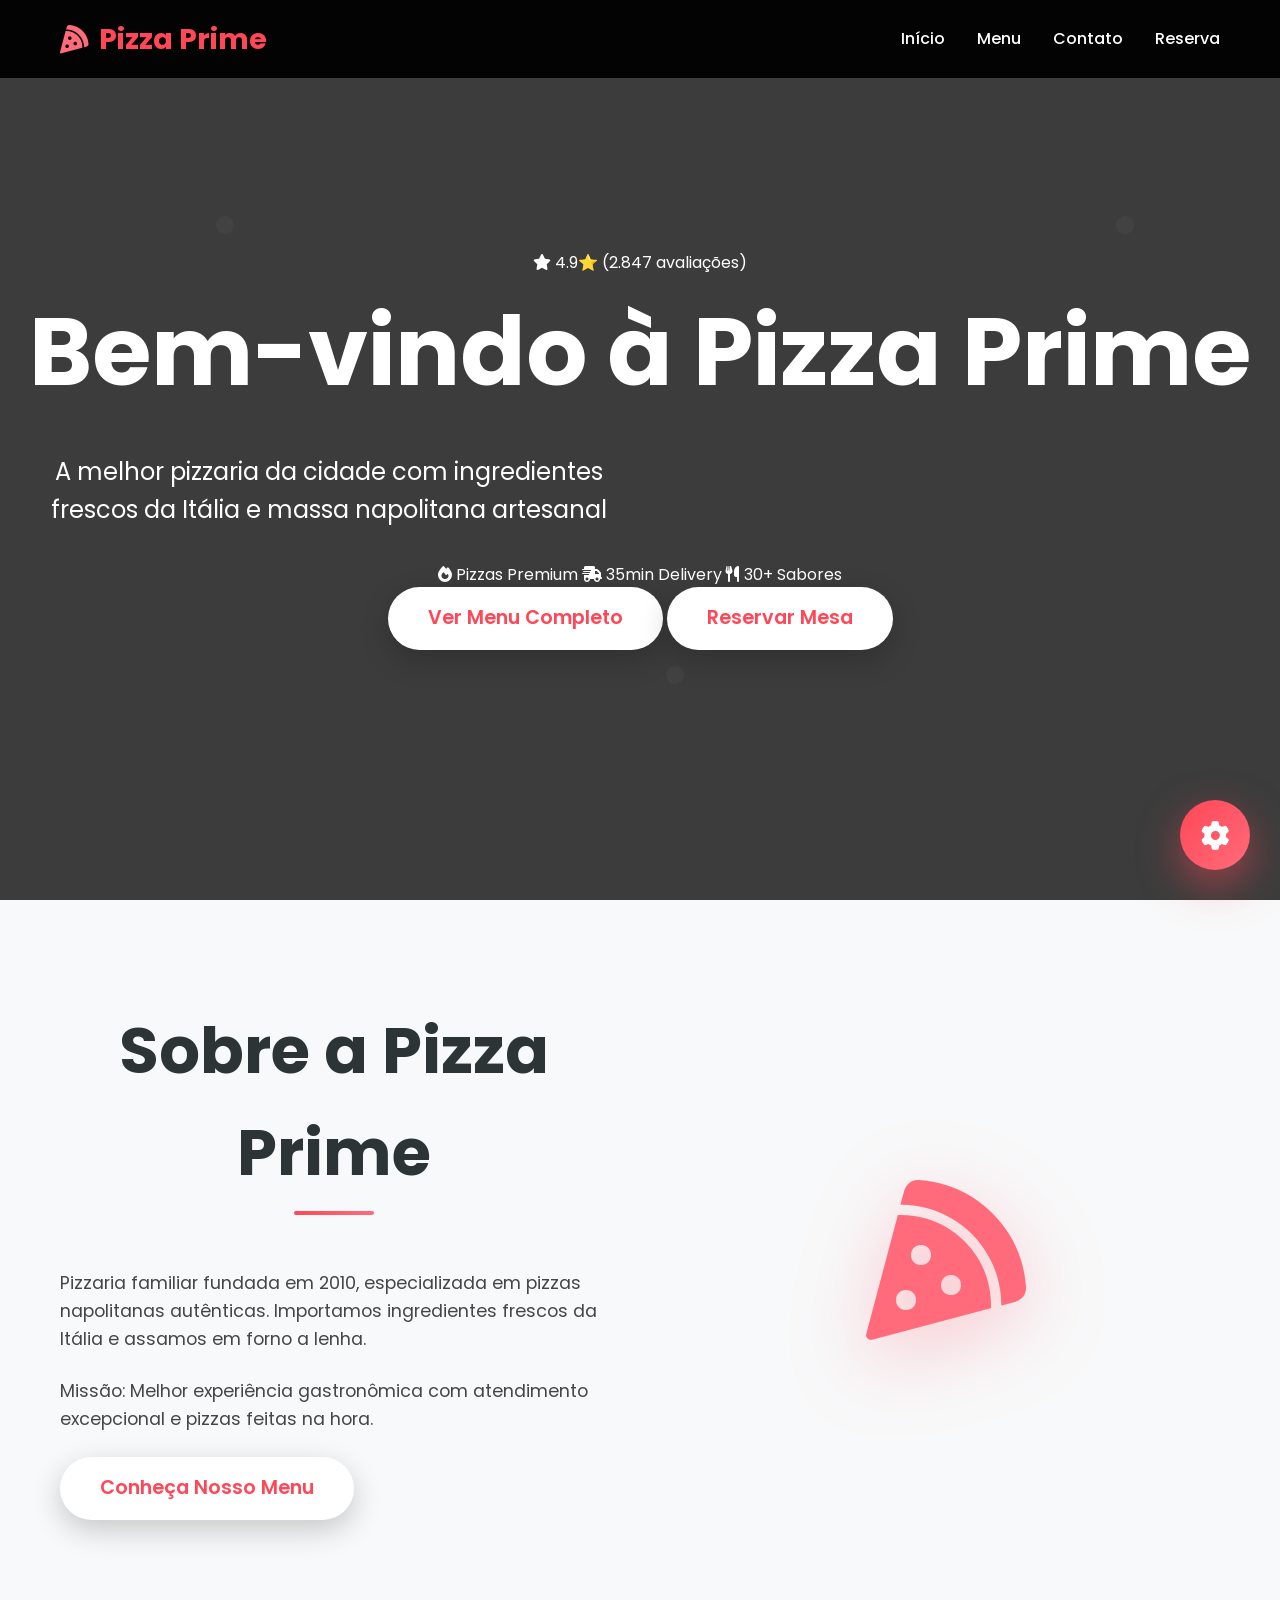
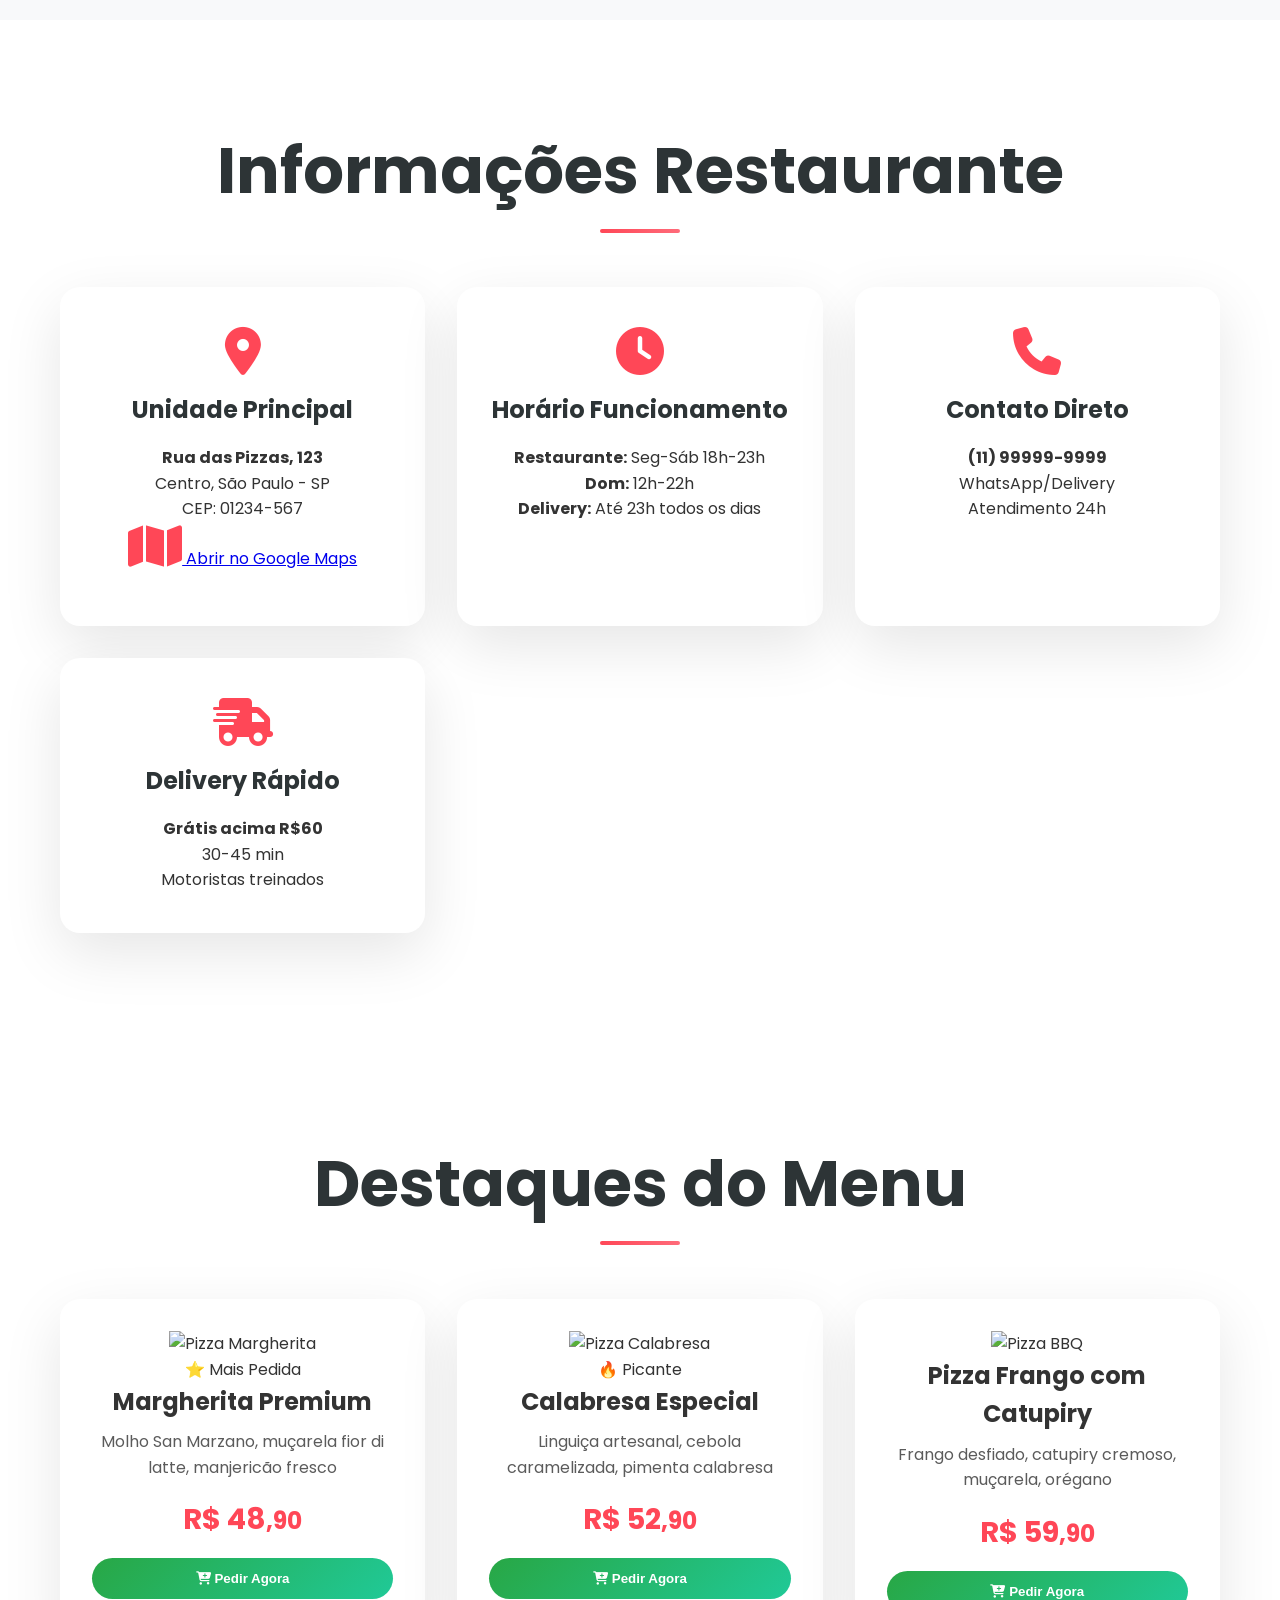
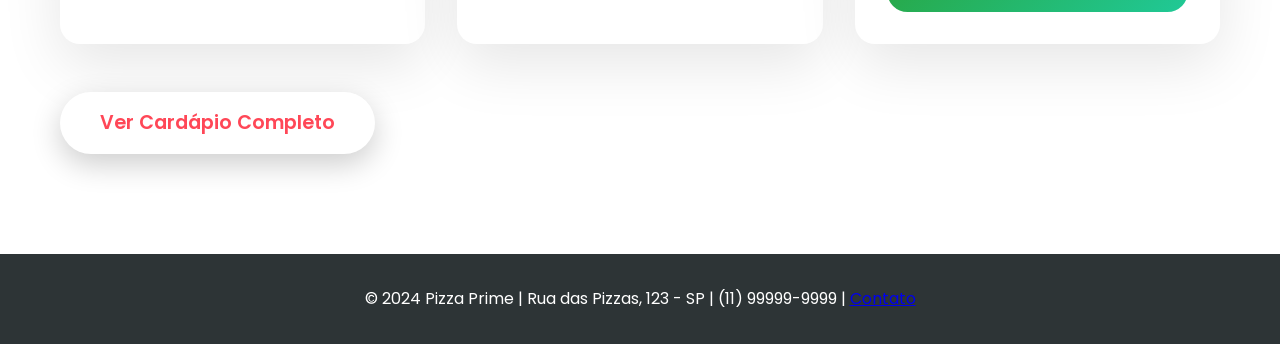
==== index.html @ aec2561a "Pizza Prime" ====
<!DOCTYPE html>
<html lang="pt-BR">
<head>
    <meta charset="UTF-8">
    <meta name="viewport" content="width=device-width, initial-scale=1.0">
    <title>Pizza Prime - Início | Pizzaria Premium</title>
    <link rel="stylesheet" href="css/style.css">
    <link rel="stylesheet" href="css/logo-link.css">
    <link href="https://fonts.googleapis.com/css2?family=Poppins:wght@300;400;600;700&display=swap" rel="stylesheet">
    <link rel="stylesheet" href="https://cdnjs.cloudflare.com/ajax/libs/font-awesome/6.4.0/css/all.min.css">

</head>
<body>
    <header>
        <nav class="navbar">
            <div class="nav-container">
                <a href="index.html" class="logo-link">
                    <div class="logo">
                        <i class="fas fa-pizza-slice"></i>
                        Pizza Prime
                    </div>
                </a>
                <ul class="nav-menu">
                    <li><a href="index.html" class="nav-link active">Início</a></li>
                    <li><a href="menu.html" class="nav-link">Menu</a></li>
                    <li><a href="contato.html" class="nav-link">Contato</a></li>
                    <li><a href="reserva.html" class="nav-link">Reserva</a></li>
                    <li id="adminNavLink" class="admin-nav-item" style="display: none;"><a href="admin.html" class="nav-link"><i class="fas fa-cog"></i> Admin</a></li>
                </ul>
                <div class="hamburger">
                    <span></span>
                    <span></span>
                    <span></span>
                </div>
            </div>
        </nav>
    </header>

    <main>
        <!-- Hero Section - Mesmo design das outras -->
        <section class="hero">
            <div class="hero-overlay"></div>
            <div class="hero-content">
                <div class="hero-badge">
                    <i class="fas fa-star"></i>
                    4.9⭐ (2.847 avaliações)
                </div>
                <h1>Bem-vindo à <span>Pizza Prime</span></h1>
                <p class="hero-subtitle">A melhor pizzaria da cidade com ingredientes frescos da Itália e massa napolitana artesanal</p>
                <div class="hero-stats">
                    <span><i class="fas fa-fire"></i> Pizzas Premium</span>
                    <span><i class="fas fa-shipping-fast"></i> 35min Delivery</span>
                    <span><i class="fas fa-utensils"></i> 30+ Sabores</span>
                </div>
                <div class="hero-ctas">
                    <a href="menu.html" class="cta-button primary huge">Ver Menu Completo</a>
                    <a href="reserva.html#form" class="cta-button secondary">Reservar Mesa</a>
                </div>
            </div>
        </section>

        <!-- Sobre Section -->
        <section class="about">
            <div class="container">
                <div class="about-grid">
                    <div class="about-text">
                        <h2>Sobre a <span>Pizza Prime</span></h2>
                        <p>Pizzaria familiar fundada em 2010, especializada em pizzas napolitanas autênticas. Importamos ingredientes frescos da Itália e assamos em forno a lenha.</p>
                        <p class="highlight">Missão: Melhor experiência gastronômica com atendimento excepcional e pizzas feitas na hora.</p>
                        <div class="about-cta">
                            <a href="menu.html" class="cta-button">Conheça Nosso Menu</a>
                        </div>
                    </div>
                    <div class="about-image">
                        <i class="fas fa-pizza-slice fa-10x pizza-icon"></i>
                    </div>
                </div>
            </div>
        </section>

        <!-- Info Restaurante -->
        <section class="info">
            <div class="container">
                <h2>Informações <span>Restaurante</span></h2>
                <div class="info-grid">
                    <div class="info-card large">
                        <div class="card-icon large">
                            <i class="fas fa-map-marker-alt"></i>
                        </div>
                        <h3>Unidade Principal</h3>
                        <p><strong>Rua das Pizzas, 123</strong><br>Centro, São Paulo - SP<br>CEP: 01234-567</p>
                        <a href="https://maps.google.com?q=Rua+das+Pizzas+123" target="_blank" class="map-btn">
                            <i class="fas fa-map"></i> Abrir no Google Maps
                        </a>
                    </div>
                    <div class="info-card">
                        <div class="card-icon">
                            <i class="fas fa-clock"></i>
                        </div>
                        <h3>Horário Funcionamento</h3>
                        <p><strong>Restaurante:</strong> Seg-Sáb 18h-23h<br><strong>Dom:</strong> 12h-22h<br><strong>Delivery:</strong> Até 23h todos os dias</p>
                    </div>
                    <div class="info-card">
                        <div class="card-icon">
                            <i class="fas fa-phone"></i>
                        </div>
                        <h3>Contato Direto</h3>
                        <p><strong>(11) 99999-9999</strong><br>WhatsApp/Delivery<br>Atendimento 24h</p>
                    </div>
                    <div class="info-card">
                        <div class="card-icon">
                            <i class="fas fa-shipping-fast"></i>
                        </div>
                        <h3>Delivery Rápido</h3>
                        <p><strong>Grátis acima R$60</strong><br>30-45 min<br>Motoristas treinados</p>
                    </div>
                </div>
            </div>
        </section>

        <!-- Destaques Menu -->
        <section class="menu-teaser">
            <div class="container">
                <h2>Destaques do <span>Menu</span></h2>
                <div class="menu-grid">
                    <div class="menu-card featured">
                        <div class="menu-image">
                            <img loading="lazy" src="../Pizza Prime/imagem/Margherita Premium.jpg" alt="Pizza Margherita">
                            <div class="badge popular">⭐ Mais Pedida</div>
                        </div>
                        <div class="menu-info">
                            <h3>Margherita Premium</h3>
                            <p>Molho San Marzano, muçarela fior di latte, manjericão fresco</p>
                            <div class="price large">R$ 48<small>,90</small></div>
                            <button class="add-cart-btn" data-name="Margherita Premium" data-price="48.90">
                                <i class="fas fa-cart-plus"></i> Pedir Agora
                            </button>
                        </div>
                    </div>
                    <div class="menu-card featured">
                        <div class="menu-image">

                            <img loading="lazy" src="../Pizza Prime/imagem/Calabresa.jpg" alt="Pizza Calabresa">

                            <div class="badge hot">🔥 Picante</div>
                        </div>
                        <div class="menu-info">
                            <h3>Calabresa Especial</h3>
                            <p>Linguiça artesanal, cebola caramelizada, pimenta calabresa</p>
                            <div class="price large">R$ 52<small>,90</small></div>
                            <button class="add-cart-btn" data-name="Calabresa Especial" data-price="52.90">
                                <i class="fas fa-cart-plus"></i> Pedir Agora
                            </button>
                        </div>
                    </div>
                    <div class="menu-card featured">
                        <div class="menu-image">

                            <img loading="lazy" src="../Pizza Prime/imagem/Frango BBQ.jpg" alt="Pizza BBQ">

                        </div>
                        <div class="menu-info">

                            <h3>Pizza Frango com Catupiry</h3>
                            <p>Frango desfiado, catupiry cremoso, muçarela, orégano</p>

                            <div class="price large">R$ 59<small>,90</small></div>

                            <button class="add-cart-btn" data-name="Pizza Frango com Catupiry" data-price="59.90">

                                <i class="fas fa-cart-plus"></i> Pedir Agora
                            </button>
                        </div>
                    </div>
                </div>
                <div class="cta-center">
                    <a href="menu.html" class="cta-button huge">Ver Cardápio Completo</a>
                </div>
            </div>
        </section>
    </main>

    <footer>
        <div class="container">
            <p>&copy; 2024 Pizza Prime | Rua das Pizzas, 123 - SP | (11) 99999-9999 | <a href="contato.html" class="footer-link">Contato</a></p>
        </div>
    </footer>

    <!-- Admin Icon DIRETO para PAINEL (sem modal admin.html) -->
    <a href="#" onclick="if(prompt('Senha Admin (admin123):').trim()==='admin123'){localStorage.setItem('pizzaAdminLoggedIn','true');window.location='admin.html';}else{alert('❌ Senha errada!');return false;}" class="floating-admin-icon" title="Painel Admin - admin123" style="text-decoration:none;">
        <i class="fas fa-cog" style="line-height:70px;"></i>
    </a>

    <script src="js/script.js"></script>
</body>
</html>
---- css/style.css ----
/* CSS UNIFICADO ORIGINAL - Restaurado conforme solicitado */

/* Reset e Base */
* {
    margin: 0;
    padding: 0;
    box-sizing: border-box;
}

body {
    font-family: 'Poppins', sans-serif;
    line-height: 1.6;
    color: #333;
    overflow-x: hidden;
}

.container {
    max-width: 1200px;
    margin: 0 auto;
    padding: 0 20px;
}

/* Header e Navbar */
header {
    position: fixed;
    top: 0;
    width: 100%;
    background: rgba(0, 0, 0, 0.95);
    backdrop-filter: blur(10px);
    z-index: 1000;
    transition: all 0.3s ease;
}

.navbar {
    padding: 1rem 0;
}

.nav-container {
    max-width: 1200px;
    margin: 0 auto;
    padding: 0 20px;
    display: flex;
    justify-content: space-between;
    align-items: center;
}

.logo {
    font-size: 1.8rem;
    font-weight: 700;
    color: #ff4757;
    display: flex;
    align-items: center;
    gap: 10px;
}

.logo i {
    color: #ff6b7a;
}

.nav-menu {
    display: flex;
    list-style: none;
    gap: 2rem;
}

.nav-link {
    color: white;
    text-decoration: none;
    font-weight: 500;
    transition: all 0.3s ease;
    position: relative;
}

.nav-link:hover,
.nav-link.active {
    color: #ff4757;
}

.nav-link::after {
    content: '';
    position: absolute;
    bottom: -5px;
    left: 0;
    width: 0;
    height: 2px;
    background: #ff4757;
    transition: width 0.3s ease;
}

.nav-link:hover::after,
.nav-link.active::after {
    width: 100%;
}

.hamburger {
    display: none;
    flex-direction: column;
    cursor: pointer;
}

.hamburger span {
    width: 25px;
    height: 3px;
    background: white;
    margin: 3px 0;
    transition: 0.3s;
}

/* Hero Sections */
.hero {
    min-height: 100vh;
    background: linear-gradient(rgba(26,26,26,0.85), rgba(26,26,26,0.85)), url('https://images.unsplash.com/photo-1513104890138-7c749659a591?w=1920&h=1080&fit=crop') center/cover;
    display: flex;
    align-items: center;
    justify-content: center;
    text-align: center;
    color: white;
    position: relative;
    overflow: hidden;
}

.hero::before {
    content: '';
    position: absolute;
    inset: 0;
}

.hero::before {
    content: '';
    position: absolute;
    top: 0;
    left: 0;
    right: 0;
    bottom: 0;
    background: url('data:image/svg+xml,<svg xmlns="http://www.w3.org/2000/svg" viewBox="0 0 100 100"><defs><pattern id="grain" width="100" height="100" patternUnits="userSpaceOnUse"><circle cx="25" cy="25" r="1" fill="%23ffffff" opacity="0.1"/><circle cx="75" cy="75" r="1" fill="%23ffffff" opacity="0.1"/></pattern></defs><rect width="100" height="100" fill="url(%23grain)"></rect></svg>');
    opacity: 0.3;
}

.hero-content h1 {
    font-size: clamp(3rem, 8vw, 6rem);
    margin-bottom: 1.5rem;
    animation: fadeInUp 1s ease;
}

.hero-content p {
    font-size: 1.5rem;
    margin-bottom: 2rem;
    max-width: 600px;
    animation: fadeInUp 1s ease 0.2s both;
}

.cta-button {
    display: inline-block;
    background: white;
    color: #ff4757;
    padding: 1rem 2.5rem;
    font-size: 1.2rem;
    font-weight: 600;
    text-decoration: none;
    border-radius: 50px;
    transition: all 0.3s ease;
    box-shadow: 0 10px 30px rgba(0,0,0,0.2);
    animation: fadeInUp 1s ease 0.4s both;
}

.cta-button:hover {
    transform: translateY(-5px);
    box-shadow: 0 15px 40px rgba(0,0,0,0.3);
    background: #f8f9fa;
}

/* Resto do CSS original mantido... */
section {
    padding: 100px 0;
}

h2 {
    font-size: clamp(2.5rem, 5vw, 4rem);
    text-align: center;
    margin-bottom: 4rem;
    color: #2d3436;
    position: relative;
}

h2::after {
    content: '';
    position: absolute;
    bottom: -10px;
    left: 50%;
    transform: translateX(-50%);
    width: 80px;
    height: 4px;
    background: linear-gradient(90deg, #ff4757, #ff6b7a);
    border-radius: 2px;
}

/* About */
.about {
    background: #f8f9fa;
}

.about-grid {
    display: grid;
    grid-template-columns: 1fr 1fr;
    gap: 4rem;
    align-items: center;
}

.about-text {
    font-size: 1.1rem;
}

.about-text p {
    margin-bottom: 1.5rem;
    opacity: 0.9;
}

.about-image {
    text-align: center;
}

.about-image i {
    color: #ff6b7a;
    filter: drop-shadow(0 20px 40px rgba(255,71,87,0.3));
}

/* Info Grid */
.info-grid {
    display: grid;
    grid-template-columns: repeat(auto-fit, minmax(280px, 1fr));
    gap: 2rem;
}

.info-card {
    background: white;
    padding: 2.5rem 2rem;
    border-radius: 20px;
    text-align: center;
    box-shadow: 0 20px 60px rgba(0,0,0,0.1);
    transition: all 0.3s ease;
}

.info-card:hover {
    transform: translateY(-10px);
    box-shadow: 0 30px 80px rgba(0,0,0,0.15);
}

.info-card i {
    font-size: 3rem;
    color: #ff4757;
    margin-bottom: 1rem;
}

.info-card h3 {
    font-size: 1.5rem;
    margin-bottom: 1rem;
    color: #2d3436;
}

/* Menu Items */
.menu-items,
.menu-grid {
    display: grid;
    grid-template-columns: repeat(auto-fit, minmax(300px, 1fr));
    gap: 2rem;
    margin-bottom: 3rem;
}

.menu-item,
.menu-card {
    background: white;
    padding: 2rem;
    border-radius: 20px;
    text-align: center;
    box-shadow: 0 20px 60px rgba(0,0,0,0.1);
    transition: all 0.3s ease;
}

.menu-item:hover,
.menu-card:hover {
    transform: translateY(-10px);
    box-shadow: 0 30px 80px rgba(0,0,0,0.15);
}

.menu-item i,
.menu-card .menu-image i {
    font-size: 4rem;
    color: #ff6b7a;
    margin-bottom: 1rem;
}

.menu-item h3,
.menu-card h3 {
    font-size: 1.5rem;
    margin-bottom: 0.5rem;
}

.menu-item p,
.menu-card p {
    opacity: 0.8;
    margin-bottom: 1rem;
}

.price {
    font-size: 1.8rem;
    font-weight: 700;
    color: #ff4757;
    margin-bottom: 1rem;
}

.add-cart-btn {
    background: linear-gradient(135deg, #28a745, #20c997);
    color: white;
    border: none;
    padding: 0.8rem 1.5rem;
    border-radius: 25px;
    font-weight: 600;
    cursor: pointer;
    transition: all 0.3s ease;
    width: 100%;
    margin-top: auto;
}

.add-cart-btn:hover {
    transform: translateY(-2px);
    box-shadow: 0 10px 25px rgba(40,167,69,0.4);
}

.cart-toast {
    position: fixed;
    top: 20px;
    right: 20px;
    background: linear-gradient(135deg, #28a745, #20c997);
    color: white;
    padding: 1rem 1.5rem;
    border-radius: 25px;
    box-shadow: 0 10px 30px rgba(0,0,0,0.3);
    z-index: 10000;
    animation: slideInRight 0.3s ease;
}

@keyframes slideInRight {
    from { transform: translateX(100%); opacity: 0; }
    to { transform: translateX(0); opacity: 1; }
}

:root {
    --primary: #ff4757;
    --primary-dark: #ff6b7a;
    --success: #28a745;
    --dark: #2d3436;
    --light-bg: #f8f9fa;
}

/* Footer */
footer {
    background: #2d3436;
    color: white;
    text-align: center;
    padding: 2rem 0;
}

/* Animações */
@keyframes fadeInUp {
    from {
        opacity: 0;
        transform: translateY(30px);
    }
    to {
        opacity: 1;
        transform: translateY(0);
    }
}

section {
    opacity: 0;
    transform: translateY(30px);
    transition: all 0.8s ease;
}

section.visible {
    opacity: 1;
    transform: translateY(0);
}

/* Admin Floating Icon + Modal */
.floating-admin-icon {
    position: fixed;
    bottom: 30px;
    right: 30px;
    width: 70px;
    height: 70px;
    background: linear-gradient(135deg, #ff4757, #ff6b7a);
    border: none;
    border-radius: 50%;
    color: white;
    font-size: 1.8rem;
    cursor: pointer;
    box-shadow: 0 15px 40px rgba(255,71,87,0.5);
    transition: all 0.3s ease;
    z-index: 9999;
    display: flex;
    align-items: center;
    justify-content: center;
}

.floating-admin-icon:hover {
    transform: scale(1.15) rotate(360deg);
    box-shadow: 0 25px 60px rgba(255,71,87,0.7);
}

.admin-modal {
    position: fixed;
    inset: 0;
    background: rgba(0,0,0,0.8);
    backdrop-filter: blur(15px);
    display: none;
    align-items: center;
    justify-content: center;
    z-index: 10001;
}

.admin-modal .modal-content {
    background: white;
    backdrop-filter: blur(25px);
    padding: 3rem;
    border-radius: 25px;
    box-shadow: 0 30px 80px rgba(0,0,0,0.4);
    max-width: 400px;
    width: 90%;
    text-align: center;
    border: 1px solid rgba(255,255,255,0.3);
}

.admin-modal .modal-header {
    margin-bottom: 2rem;
}

.admin-modal .modal-header i {
    font-size: 4rem;
    color: #ff4757;
    margin-bottom: 1rem;
}

.admin-modal .modal-header h2 {
    color: #2d3436;
    margin-bottom: 0.5rem;
}

.admin-modal input {
    width: 100%;
    padding: 1.2rem;
    border: 2px solid #e9ecef;
    border-radius: 15px;
    font-size: 1.1rem;
    margin-bottom: 1.5rem;
}

.admin-modal input:focus {
    border-color: #ff4757;
    outline: none;
    box-shadow: 0 0 0 3px rgba(255,71,87,0.1);
}

.admin-modal button[type="submit"] {
    width: 100%;
    padding: 1.2rem;
    background: linear-gradient(135deg, #ff4757, #ff6b7a);
    color: white;
    border: none;
    border-radius: 15px;
    font-weight: 600;
    font-size: 1.1rem;
    cursor: pointer;
}

.admin-modal button[type="submit"]:hover {
    transform: translateY(-2px);
    box-shadow: 0 10px 30px rgba(255,71,87,0.4);
}

/* Responsivo */
@media (max-width: 768px) {
    .hamburger {
        display: flex;
    }
    
    .nav-menu {
        position: fixed;
        left: -100%;
        top: 70px;
        flex-direction: column;
        background: rgba(0,0,0,0.98);
        width: 100%;
        text-align: center;
        transition: 0.3s;
        padding: 2rem 0;
    }
    
    .nav-menu.active {
        left: 0;
    }
    
    .about-grid,
    .contact-grid {
        grid-template-columns: 1fr;
        gap: 2rem;
    }
    
    .hero-content h1 {
        font-size: 3rem;
    }
    
    section {
        padding: 60px 0;
    }
    
    .menu-grid {
        grid-template-columns: 1fr;
    }
}
---- css/logo-link.css ----
/* Logo Link Navigation Styles - Added for Pizza Prime task */

/* Ensure logo is clickable and matches nav behavior */
.logo-link {
    display: block;
    text-decoration: none;
    color: inherit;
    transition: all 0.3s ease;
}

.logo-link:hover {
    transform: scale(1.02);
}

.logo-link:hover .logo {
    transform: scale(1.05);
}

/* Maintain compatibility with existing logo styles */
.logo-link .logo {
    transition: transform 0.3s ease;
}
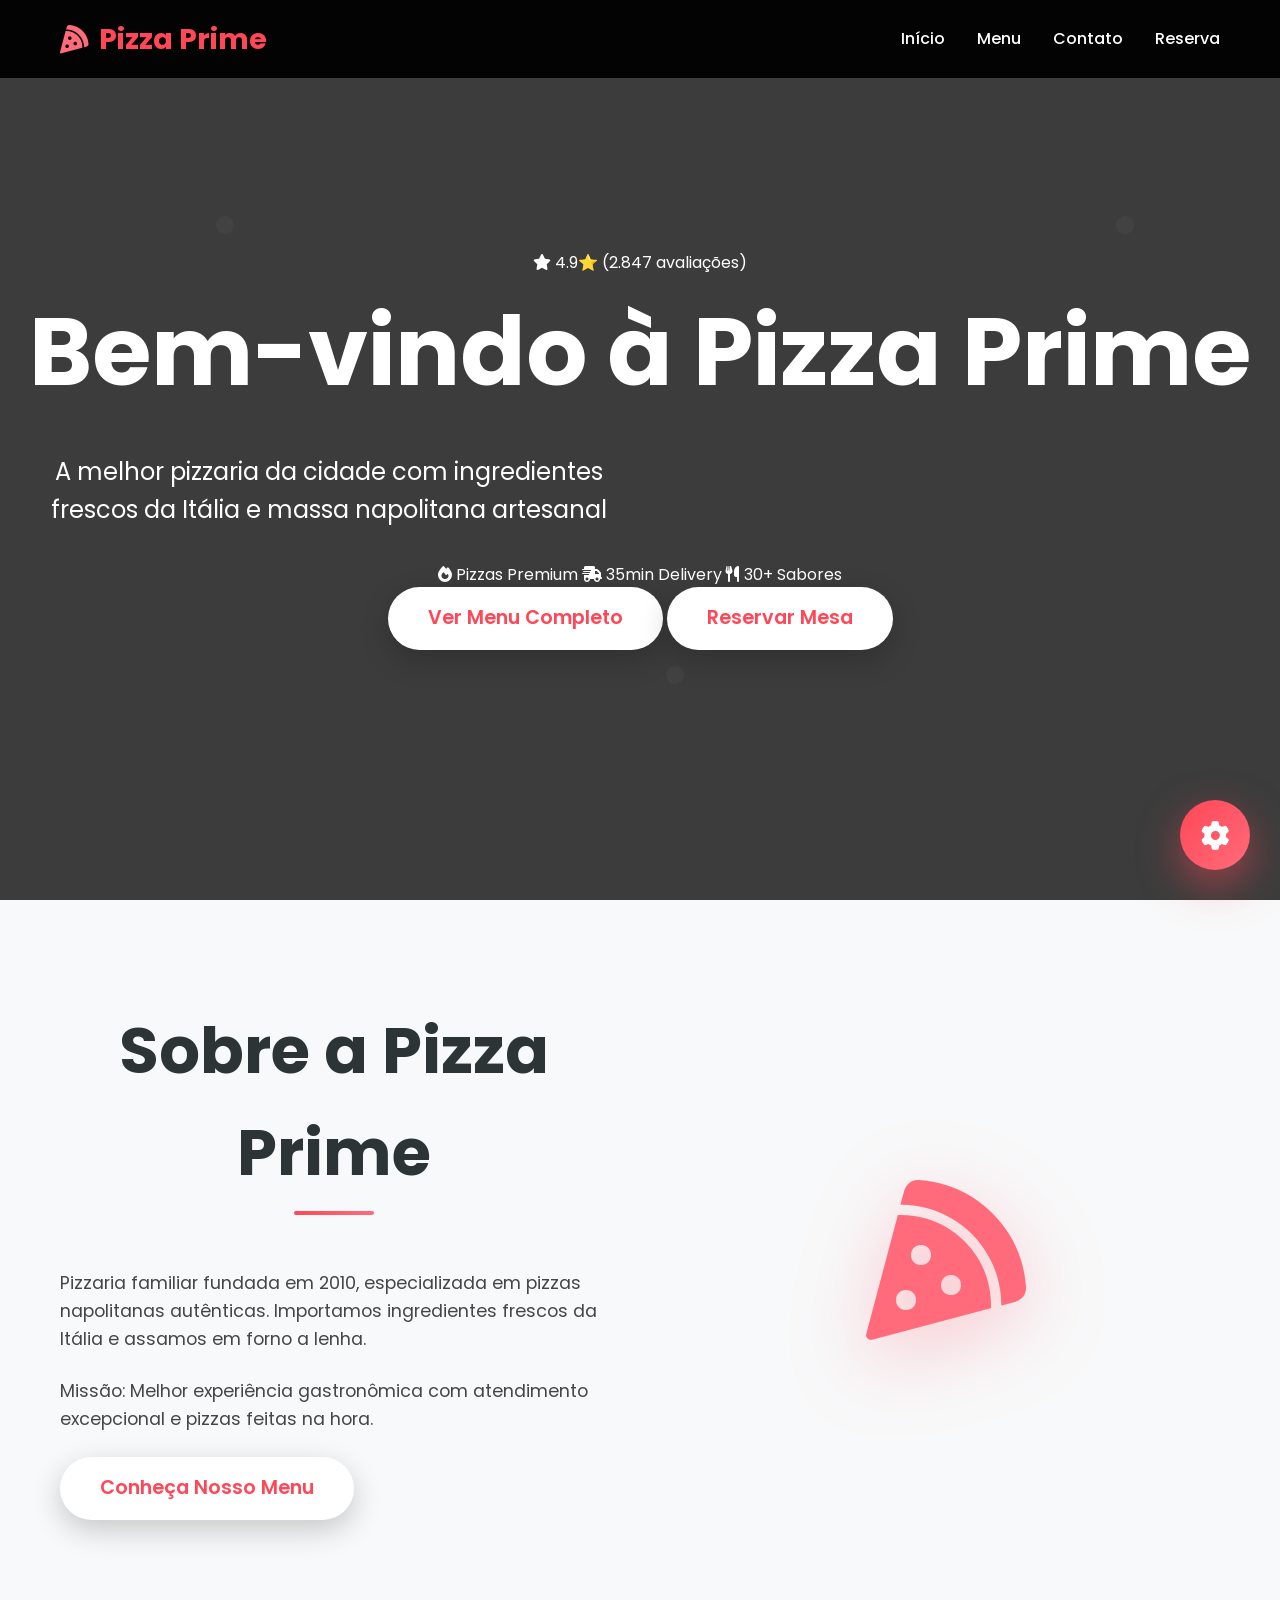
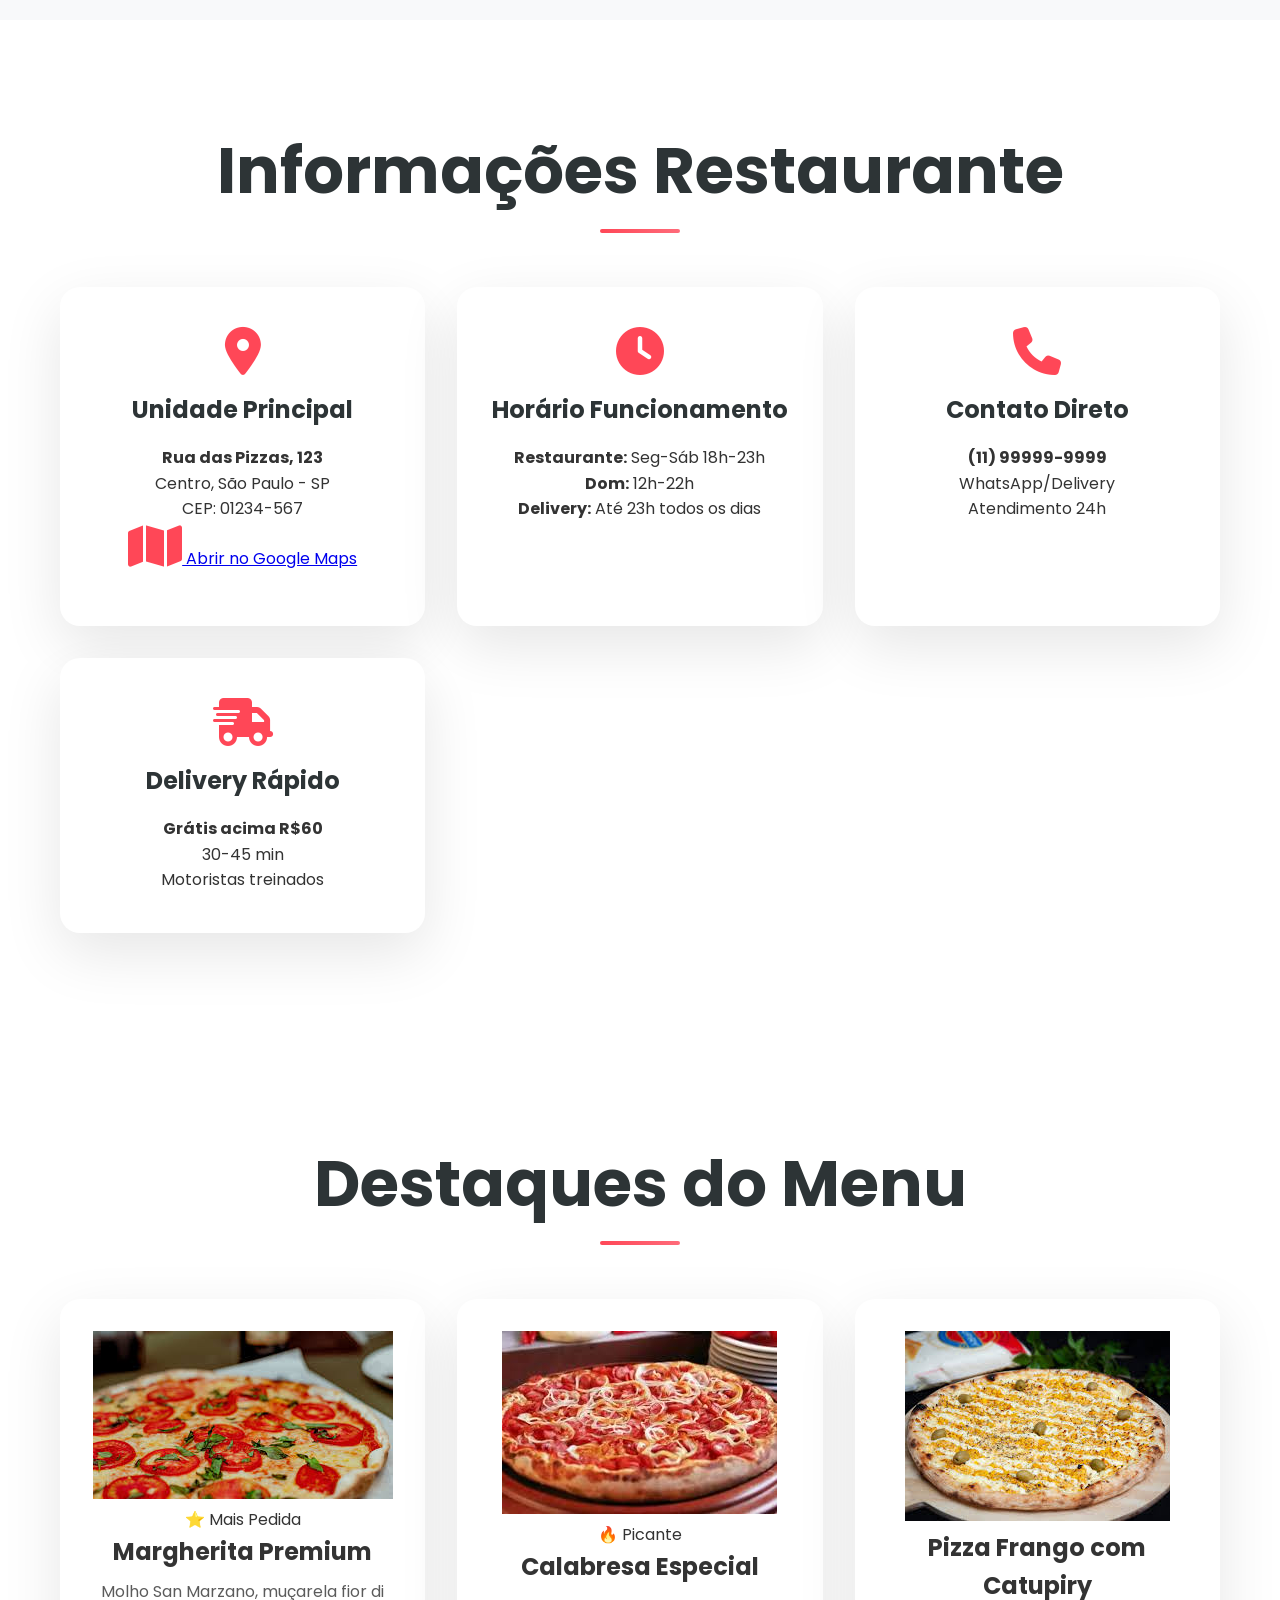
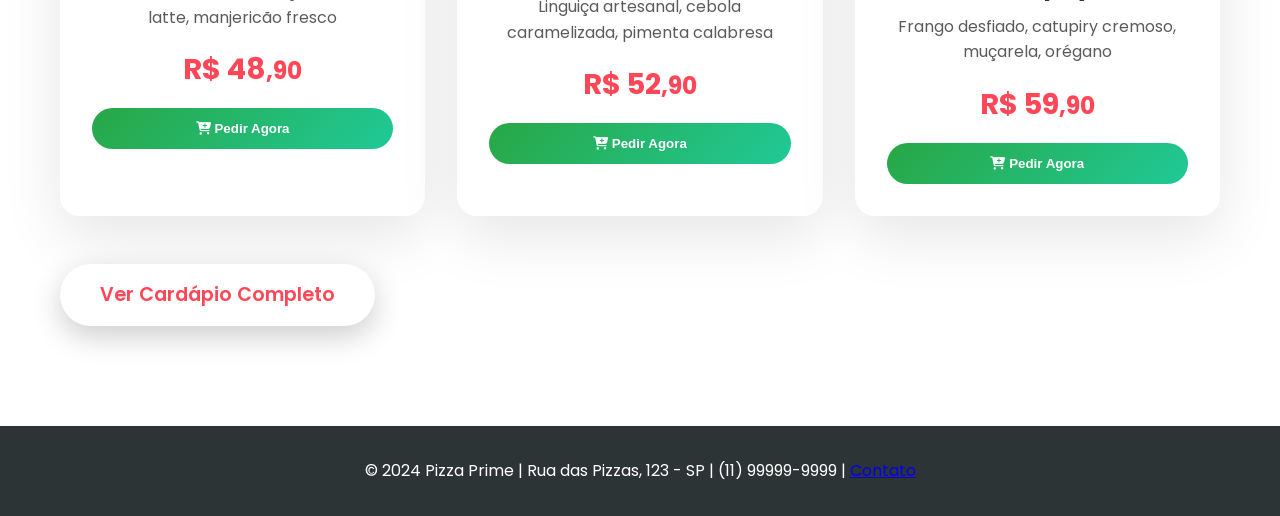
==== commit 3757f671: "Complete Admin Dashboard with Reservations + Image paths fixed" ====
--- a/index.html
+++ b/index.html
@@ -125,7 +125,7 @@
                 <div class="menu-grid">
                     <div class="menu-card featured">
                         <div class="menu-image">
-                            <img loading="lazy" src="../Pizza Prime/imagem/Margherita Premium.jpg" alt="Pizza Margherita">
+                            <img loading="lazy" src="imagem/Margherita Premium.jpg" alt="Pizza Margherita">
                             <div class="badge popular">⭐ Mais Pedida</div>
                         </div>
                         <div class="menu-info">
@@ -140,7 +140,7 @@
                     <div class="menu-card featured">
                         <div class="menu-image">
 
-                            <img loading="lazy" src="../Pizza Prime/imagem/Calabresa.jpg" alt="Pizza Calabresa">
+                            <img loading="lazy" src="imagem/Calabresa.jpg" alt="Pizza Calabresa">
 
                             <div class="badge hot">🔥 Picante</div>
                         </div>
@@ -156,7 +156,7 @@
                     <div class="menu-card featured">
                         <div class="menu-image">
 
-                            <img loading="lazy" src="../Pizza Prime/imagem/Frango BBQ.jpg" alt="Pizza BBQ">
+                            <img loading="lazy" src="imagem/Frango BBQ.jpg" alt="Pizza BBQ">
 
                         </div>
                         <div class="menu-info">
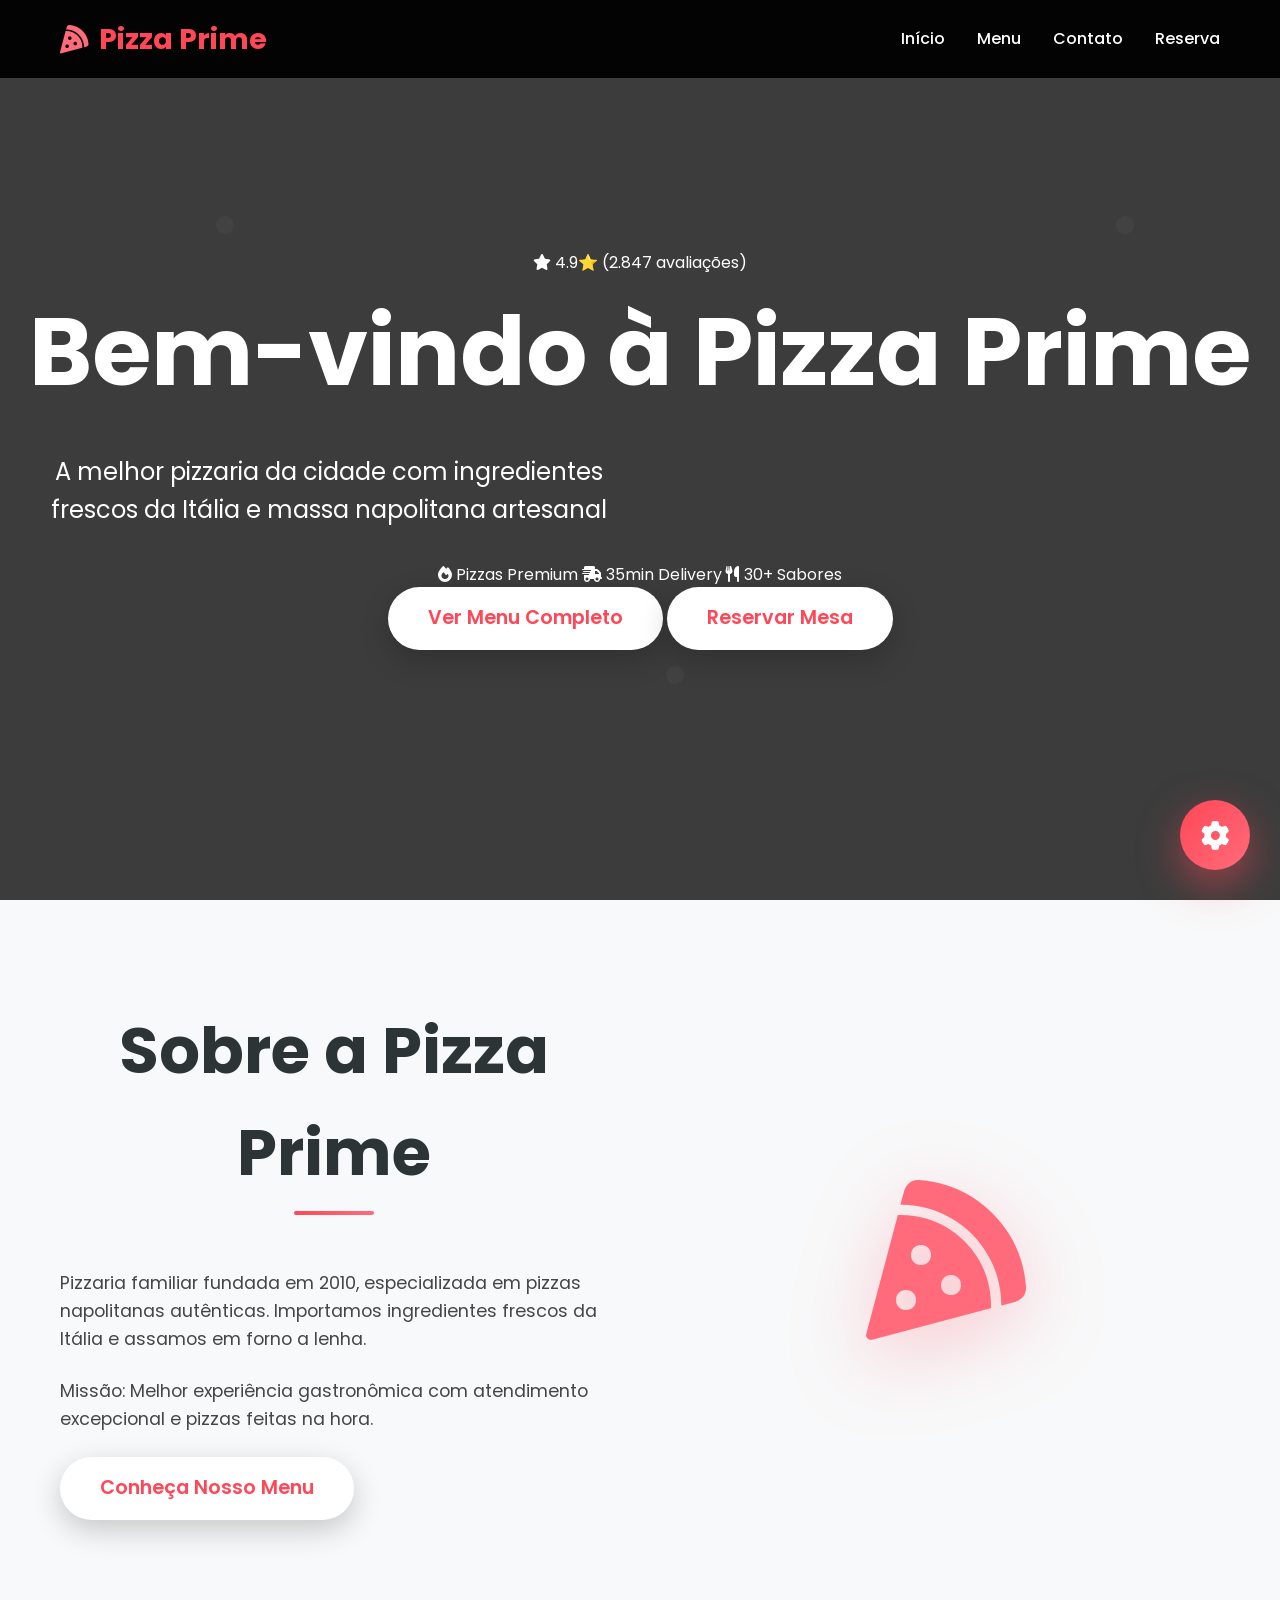
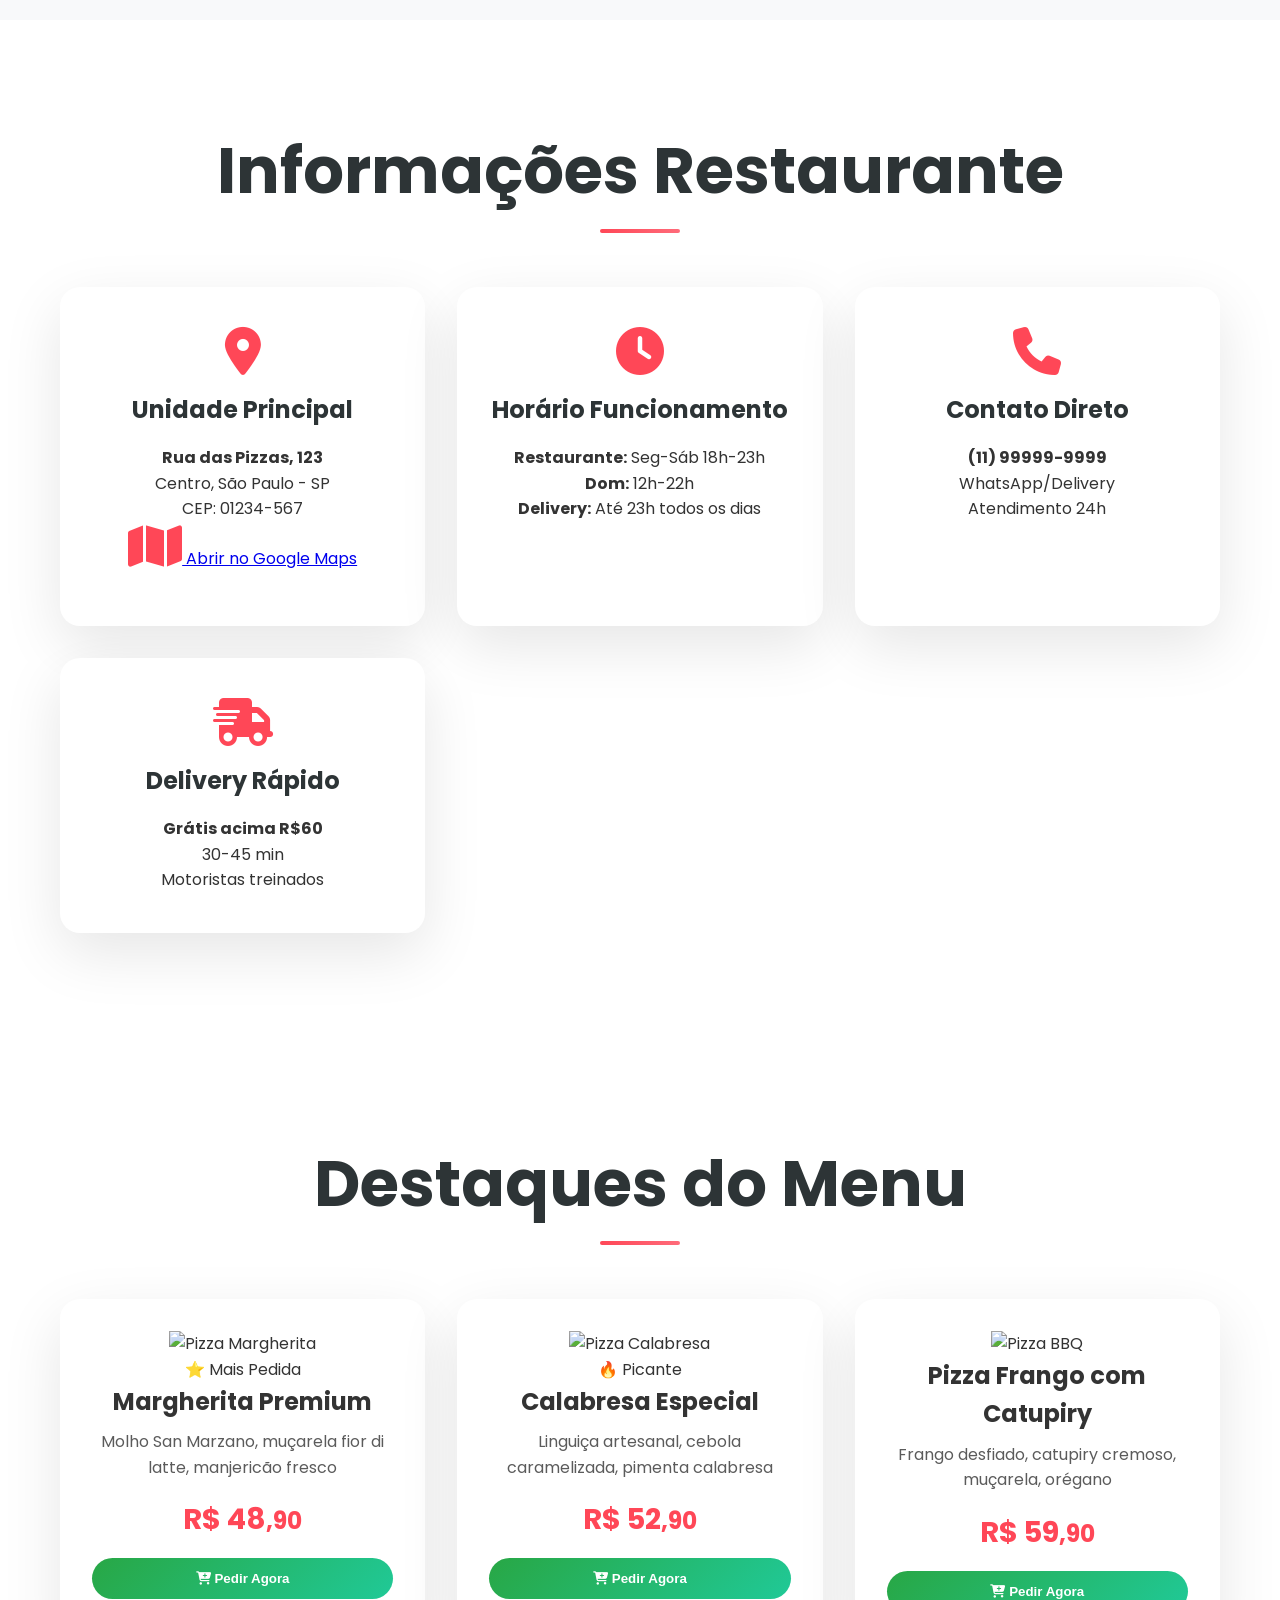
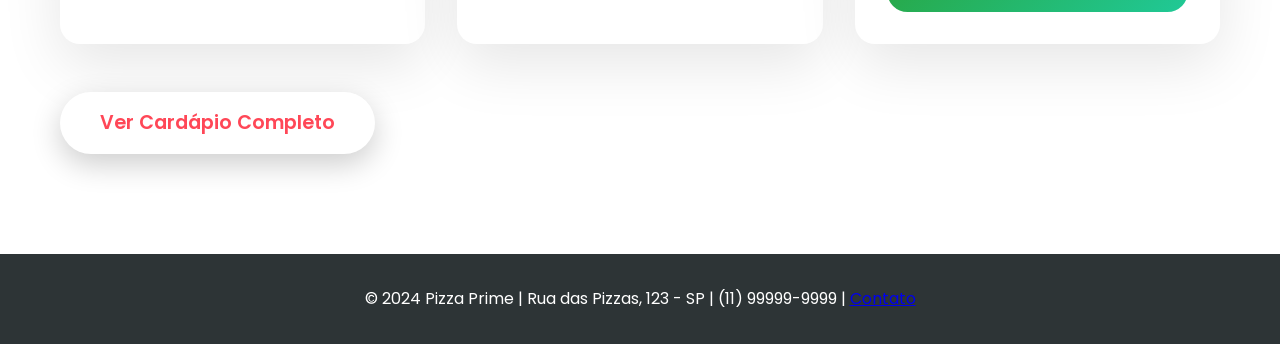
==== commit 68ff5ad8: "Update menu images, organize into Sabores e Bebida folder, update TODOs, fix pages and styles" ====
--- a/index.html
+++ b/index.html
@@ -125,7 +125,7 @@
                 <div class="menu-grid">
                     <div class="menu-card featured">
                         <div class="menu-image">
-                            <img loading="lazy" src="imagem/Margherita Premium.jpg" alt="Pizza Margherita">
+                            <img loading="lazy" src="../Pizza Prime/imagem/Margherita Premium.jpg" alt="Pizza Margherita">
                             <div class="badge popular">⭐ Mais Pedida</div>
                         </div>
                         <div class="menu-info">
@@ -140,7 +140,7 @@
                     <div class="menu-card featured">
                         <div class="menu-image">
 
-                            <img loading="lazy" src="imagem/Calabresa.jpg" alt="Pizza Calabresa">
+                            <img loading="lazy" src="../Pizza Prime/imagem/Calabresa.jpg" alt="Pizza Calabresa">
 
                             <div class="badge hot">🔥 Picante</div>
                         </div>
@@ -156,7 +156,7 @@
                     <div class="menu-card featured">
                         <div class="menu-image">
 
-                            <img loading="lazy" src="imagem/Frango BBQ.jpg" alt="Pizza BBQ">
+                            <img loading="lazy" src="../Pizza Prime/imagem/Frango BBQ.jpg" alt="Pizza BBQ">
 
                         </div>
                         <div class="menu-info">
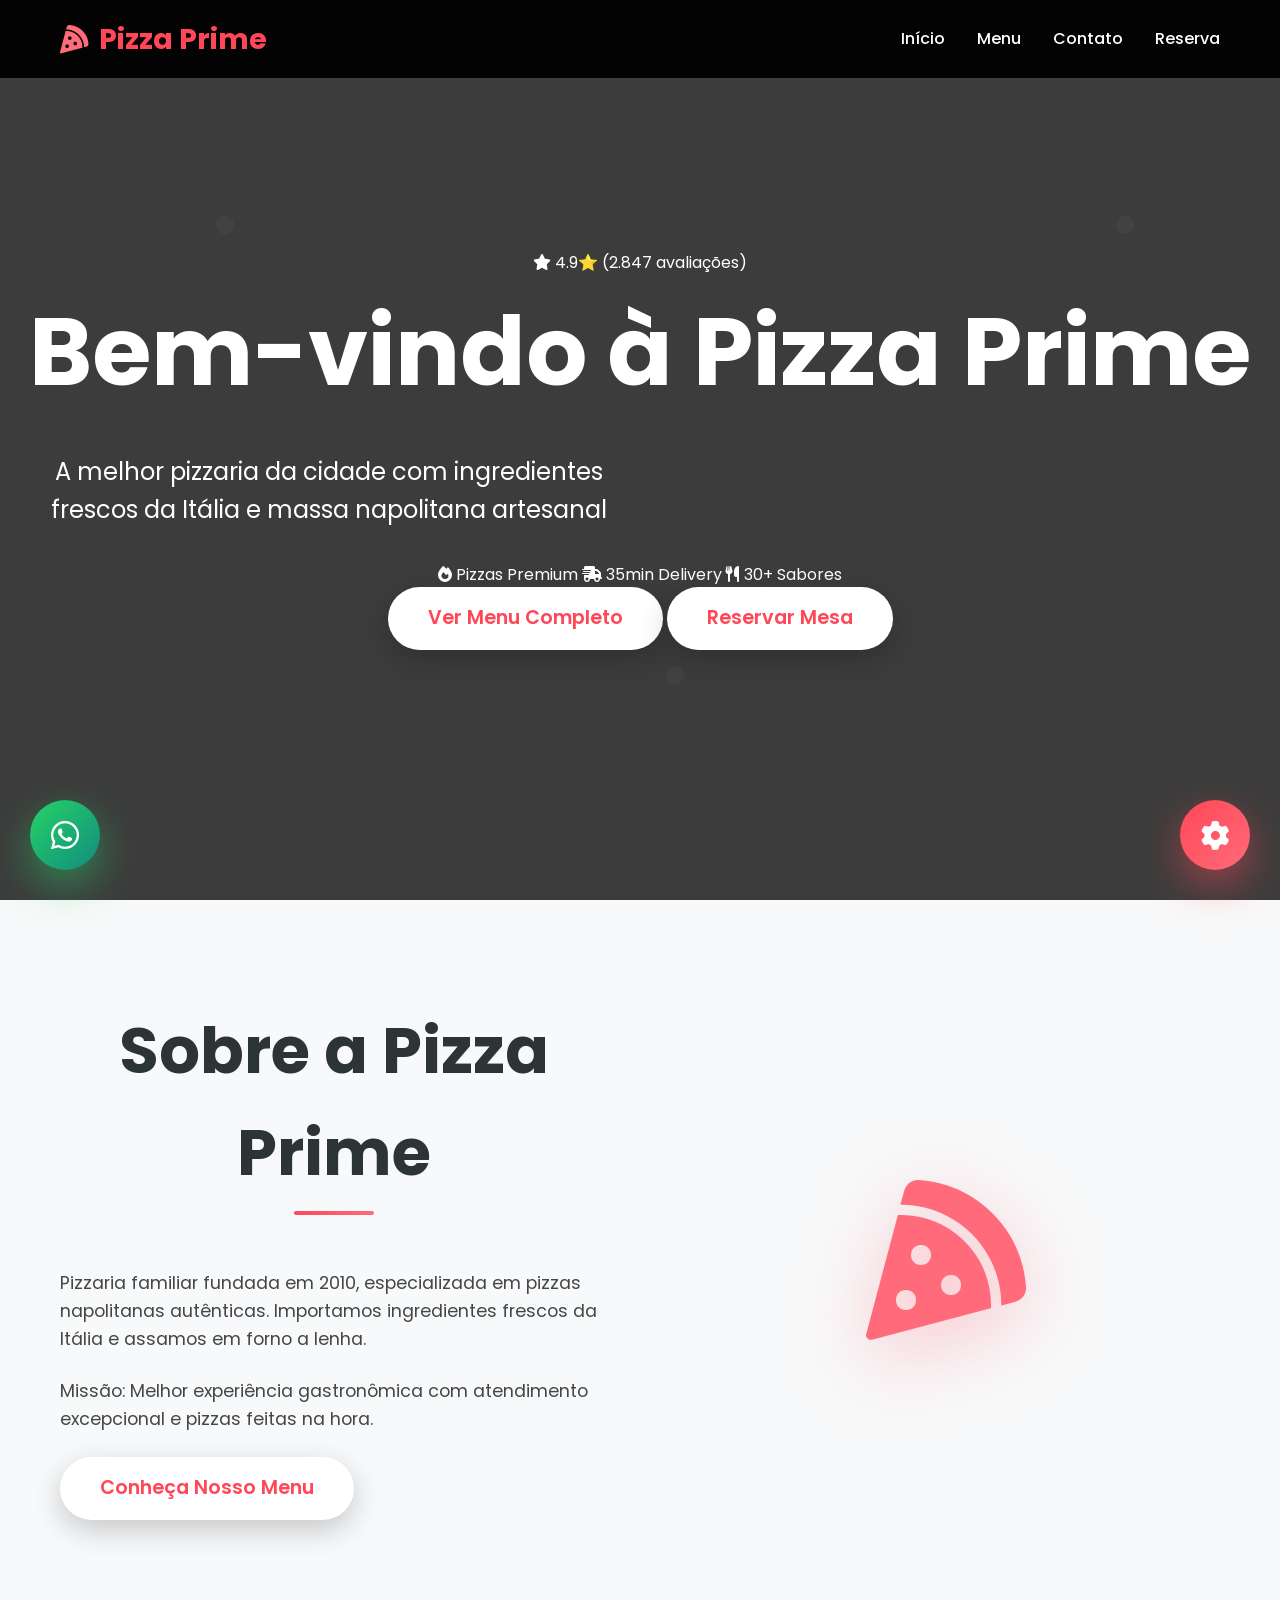
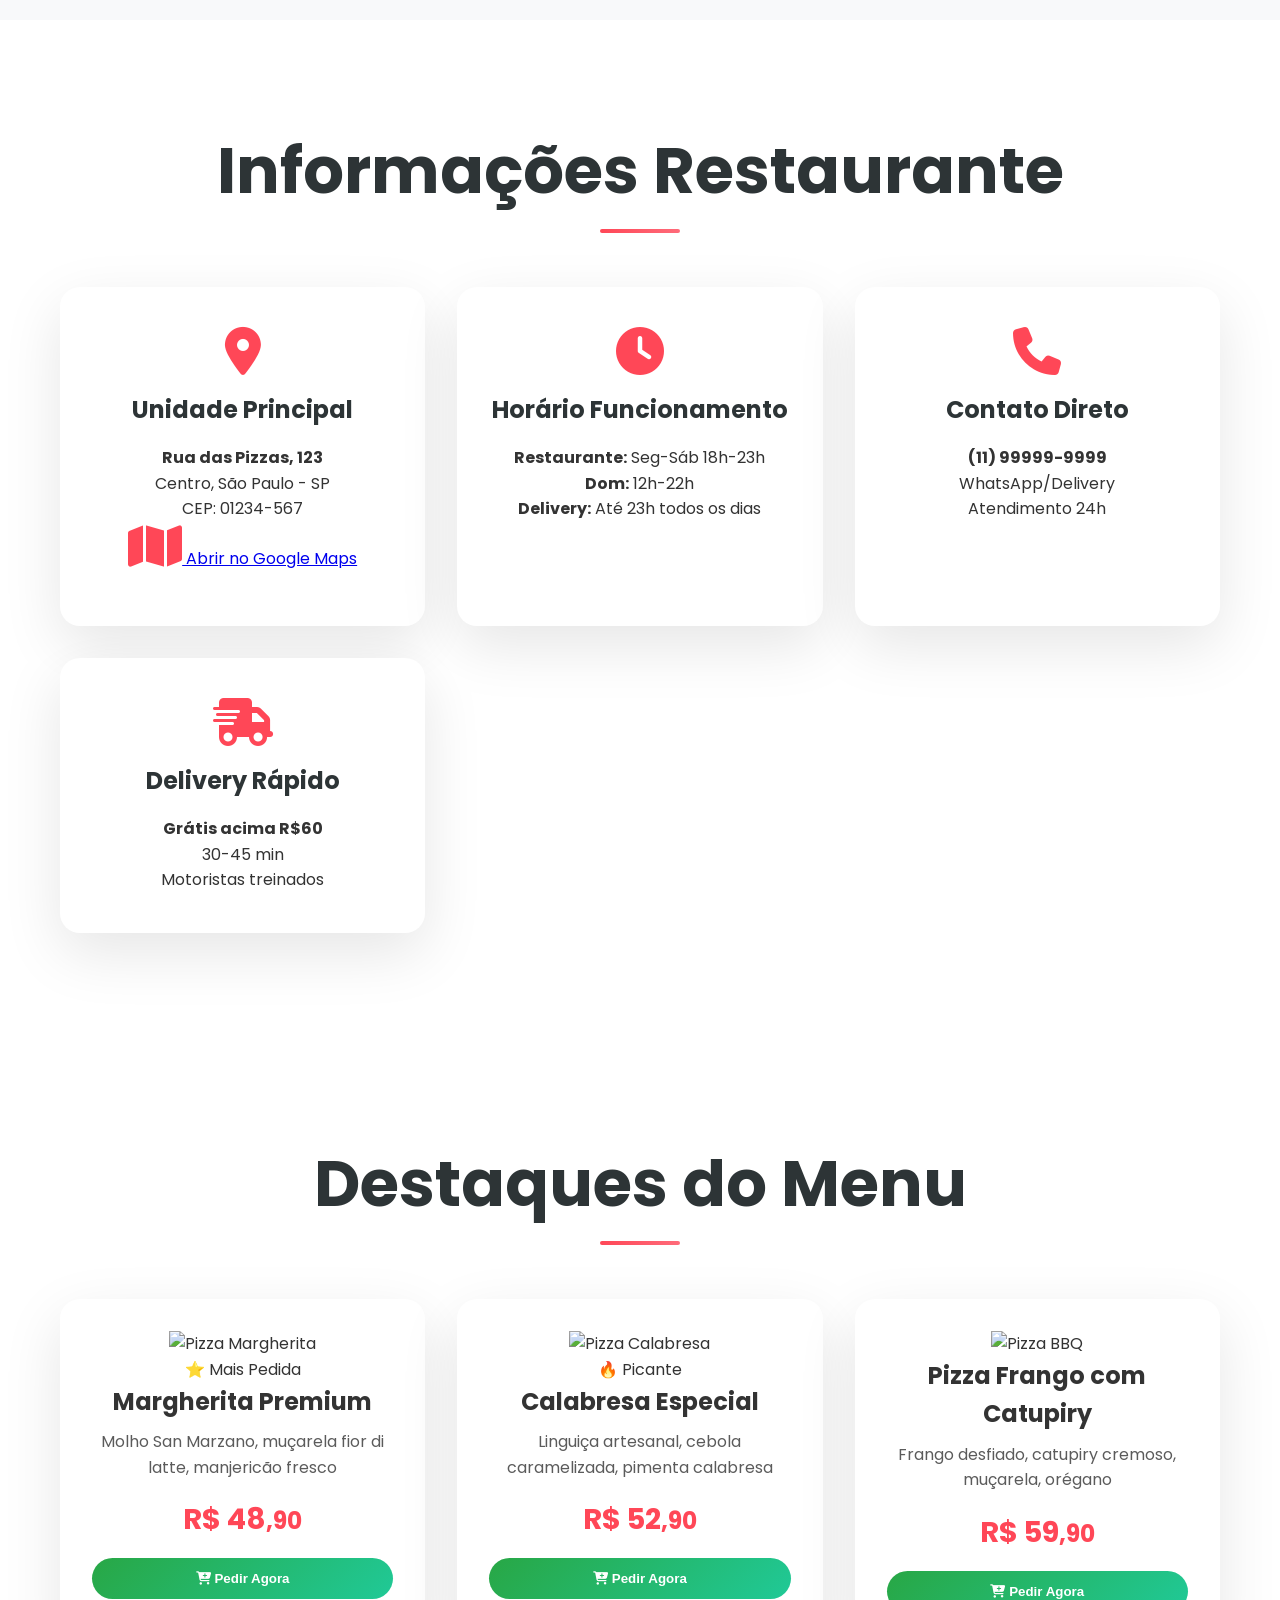
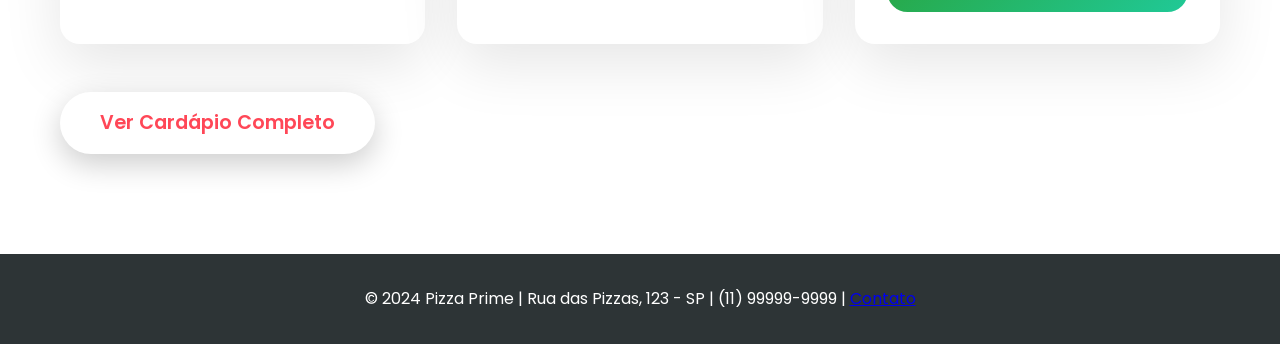
==== commit 8745f501: "feat: add floating WhatsApp icon bottom-left on all pages" ====
--- a/index.html
+++ b/index.html
@@ -191,6 +191,10 @@
         <i class="fas fa-cog" style="line-height:70px;"></i>
     </a>
 
+    <!-- Floating WhatsApp Icon -->
+    <a href="https://wa.me/5511999999999?text=Olá! Gostaria de fazer um pedido na Pizza Prime! 🍕" class="floating-whatsapp-icon" target="_blank" title="WhatsApp - Fazer Pedido">
+        <i class="fab fa-whatsapp"></i>
+    </a>
     <script src="js/script.js"></script>
 </body>
 </html>
--- a/css/style.css
+++ b/css/style.css
@@ -407,6 +407,31 @@
 .floating-admin-icon:hover {
     transform: scale(1.15) rotate(360deg);
     box-shadow: 0 25px 60px rgba(255,71,87,0.7);
+}
+
+.floating-whatsapp-icon {
+    position: fixed;
+    bottom: 30px;
+    left: 30px;
+    width: 70px;
+    height: 70px;
+    background: linear-gradient(135deg, #25D366, #128C7E);
+    border-radius: 50%;
+    color: white;
+    font-size: 2rem;
+    cursor: pointer;
+    box-shadow: 0 15px 40px rgba(37,211,102,0.5);
+    transition: all 0.3s ease;
+    z-index: 9999;
+    display: flex;
+    align-items: center;
+    justify-content: center;
+    text-decoration: none;
+}
+
+.floating-whatsapp-icon:hover {
+    transform: scale(1.15);
+    box-shadow: 0 25px 60px rgba(37,211,102,0.7);
 }
 
 .admin-modal {
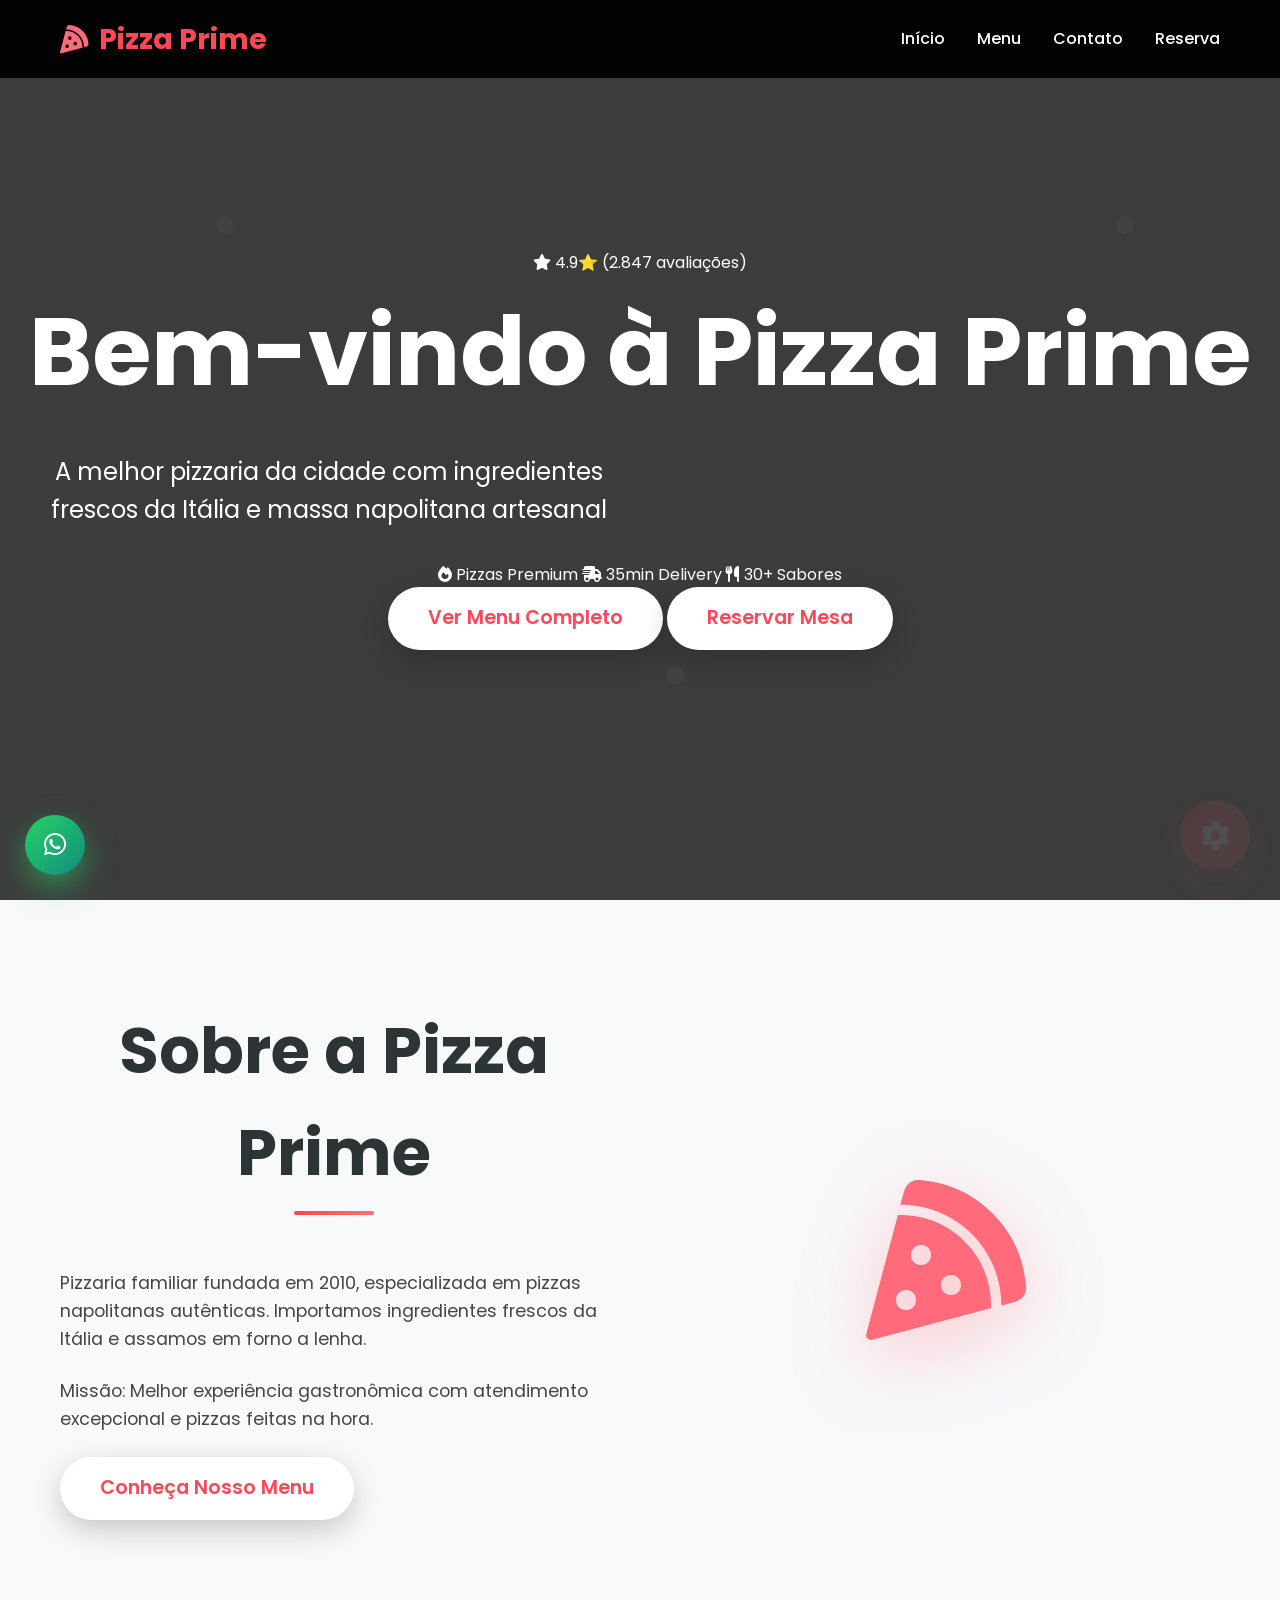
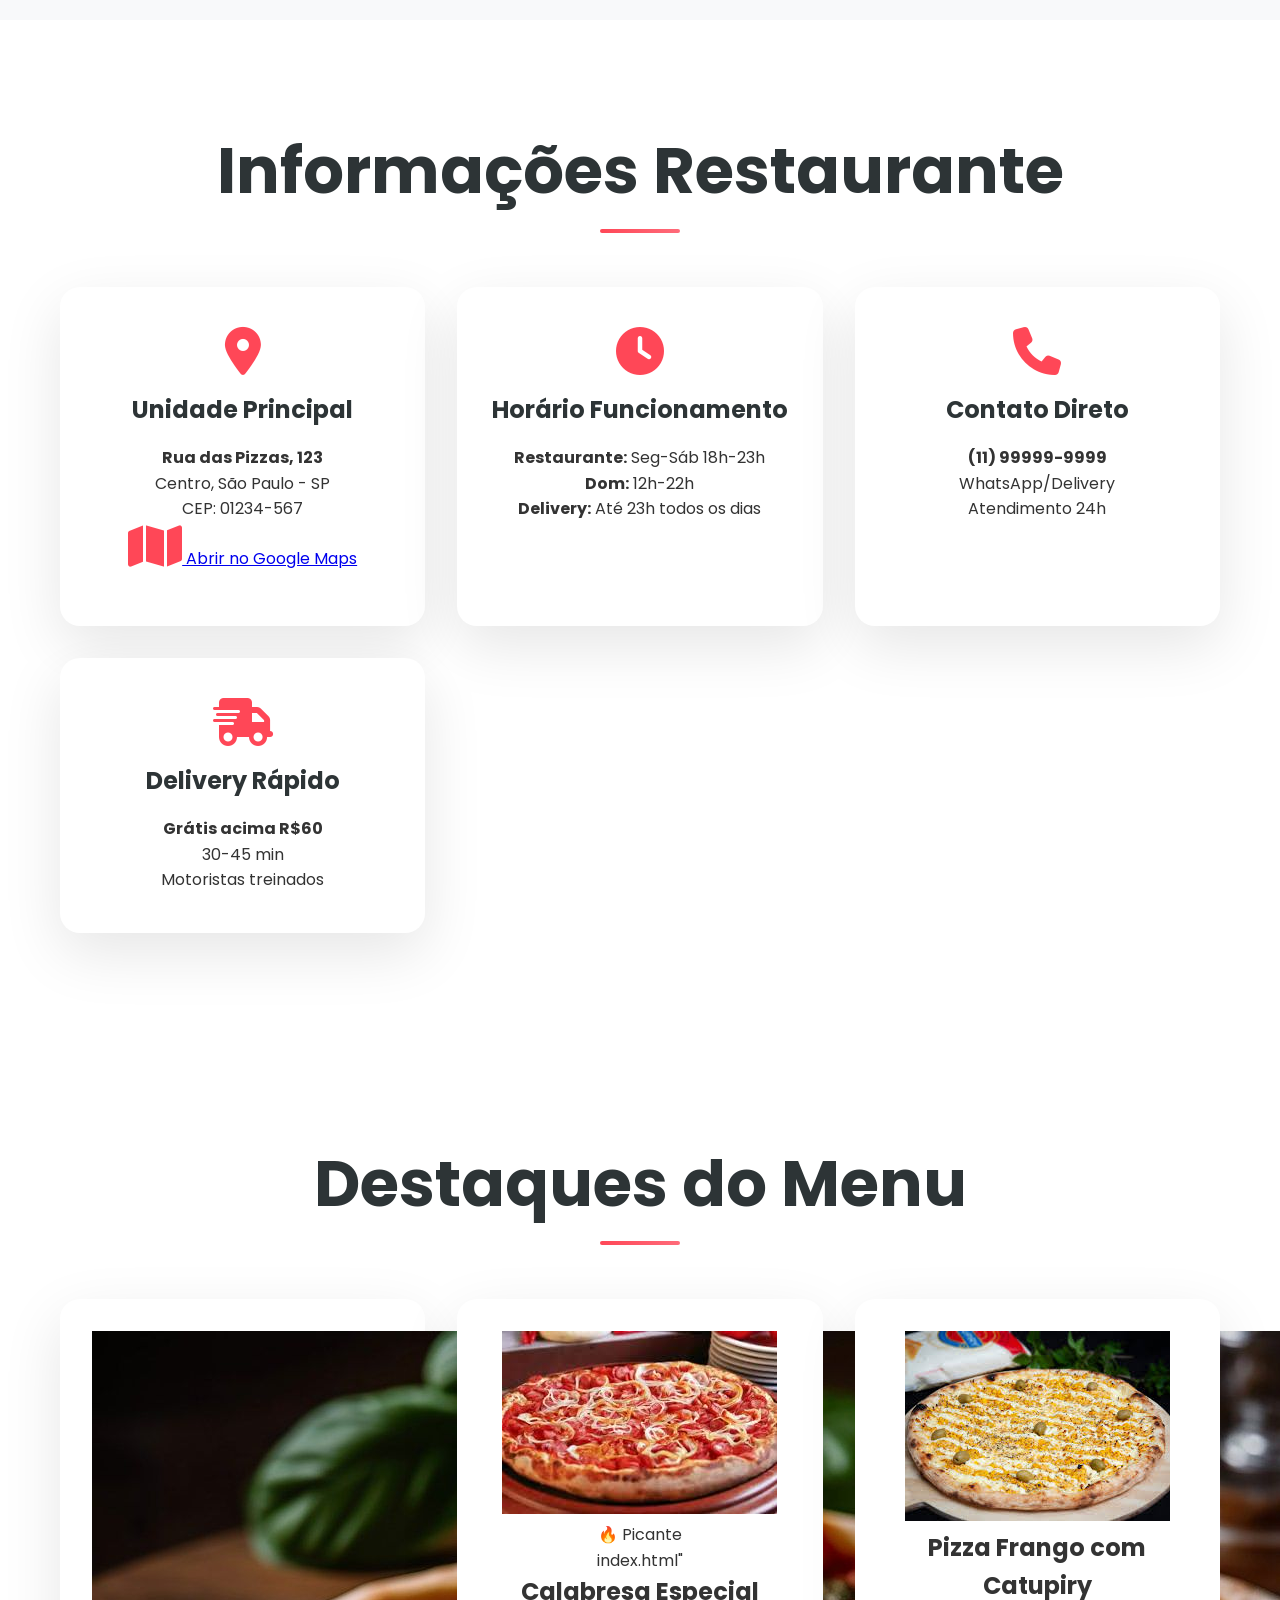
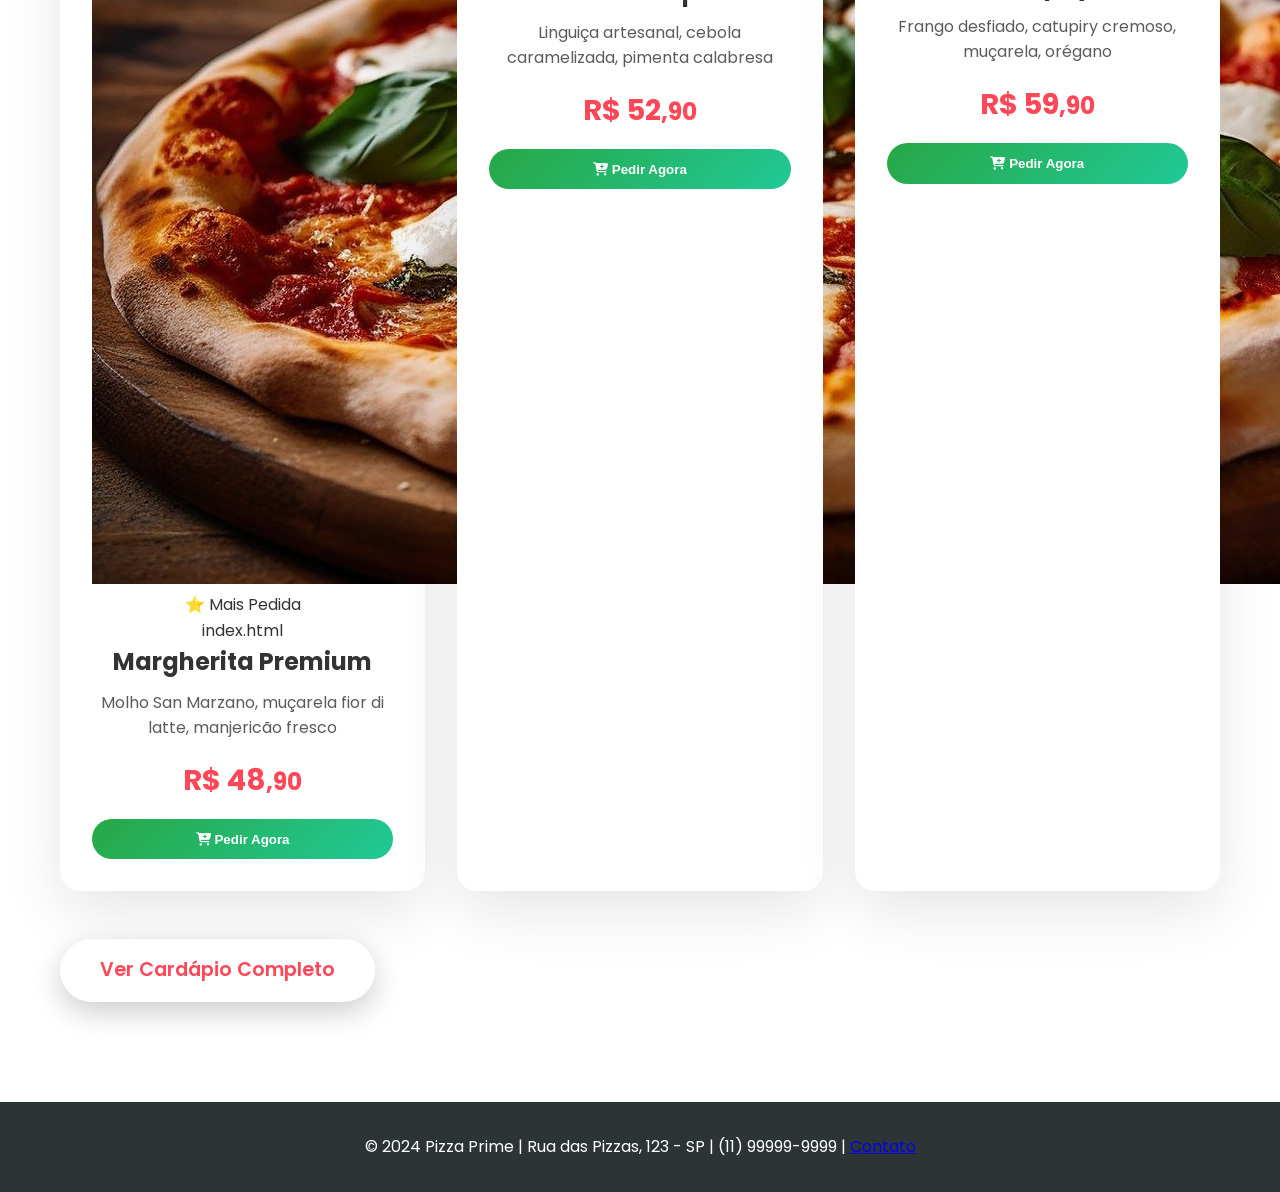
==== commit 8a95ff09: "fix: correct index.html image paths - 3 Destaques Menu imgs: ../Pizza Prime/ → imagem/Sabores e Bebi" ====
--- a/index.html
+++ b/index.html
@@ -125,8 +125,10 @@
                 <div class="menu-grid">
                     <div class="menu-card featured">
                         <div class="menu-image">
-                            <img loading="lazy" src="../Pizza Prime/imagem/Margherita Premium.jpg" alt="Pizza Margherita">
+                            <img loading="lazy" src="imagem/Sabores e Bebida/Margherita.jpg" alt="Pizza Margherita">
                             <div class="badge popular">⭐ Mais Pedida</div>
+</xai:function_call name="edit_file">
+<parameter name="path">index.html
                         </div>
                         <div class="menu-info">
                             <h3>Margherita Premium</h3>
@@ -140,9 +142,12 @@
                     <div class="menu-card featured">
                         <div class="menu-image">
 
-                            <img loading="lazy" src="../Pizza Prime/imagem/Calabresa.jpg" alt="Pizza Calabresa">
+                            <img loading="lazy" src="imagem/Sabores e Bebida/Calabresa.jpg" alt="Pizza Calabresa">
 
                             <div class="badge hot">🔥 Picante</div>
+</xai:function_call name="edit_file">
+<parameter name="path">index.html"
+
                         </div>
                         <div class="menu-info">
                             <h3>Calabresa Especial</h3>
@@ -156,12 +161,13 @@
                     <div class="menu-card featured">
                         <div class="menu-image">
 
-                            <img loading="lazy" src="../Pizza Prime/imagem/Frango BBQ.jpg" alt="Pizza BBQ">
+                            <img loading="lazy" src="imagem/Sabores e Bebida/Frango com Catupiry.jpg" alt="Pizza Frango com Catupiry">
 
                         </div>
                         <div class="menu-info">
 
                             <h3>Pizza Frango com Catupiry</h3>
+
                             <p>Frango desfiado, catupiry cremoso, muçarela, orégano</p>
 
                             <div class="price large">R$ 59<small>,90</small></div>
--- a/css/style.css
+++ b/css/style.css
@@ -384,6 +384,10 @@
 }
 
 /* Admin Floating Icon + Modal */
+.floating-admin-icon:not([href="admin.html"]) {
+    opacity: 0.1;
+}
+
 .floating-admin-icon {
     position: fixed;
     bottom: 30px;
@@ -411,16 +415,16 @@
 
 .floating-whatsapp-icon {
     position: fixed;
-    bottom: 30px;
-    left: 30px;
-    width: 70px;
-    height: 70px;
+    bottom: 25px;
+    left: 25px;
+    width: 60px;
+    height: 60px;
     background: linear-gradient(135deg, #25D366, #128C7E);
     border-radius: 50%;
     color: white;
-    font-size: 2rem;
+    font-size: 1.6rem;
     cursor: pointer;
-    box-shadow: 0 15px 40px rgba(37,211,102,0.5);
+    box-shadow: 0 12px 30px rgba(37,211,102,0.5);
     transition: all 0.3s ease;
     z-index: 9999;
     display: flex;
@@ -431,7 +435,7 @@
 
 .floating-whatsapp-icon:hover {
     transform: scale(1.15);
-    box-shadow: 0 25px 60px rgba(37,211,102,0.7);
+    box-shadow: 0 20px 45px rgba(37,211,102,0.7);
 }
 
 .admin-modal {
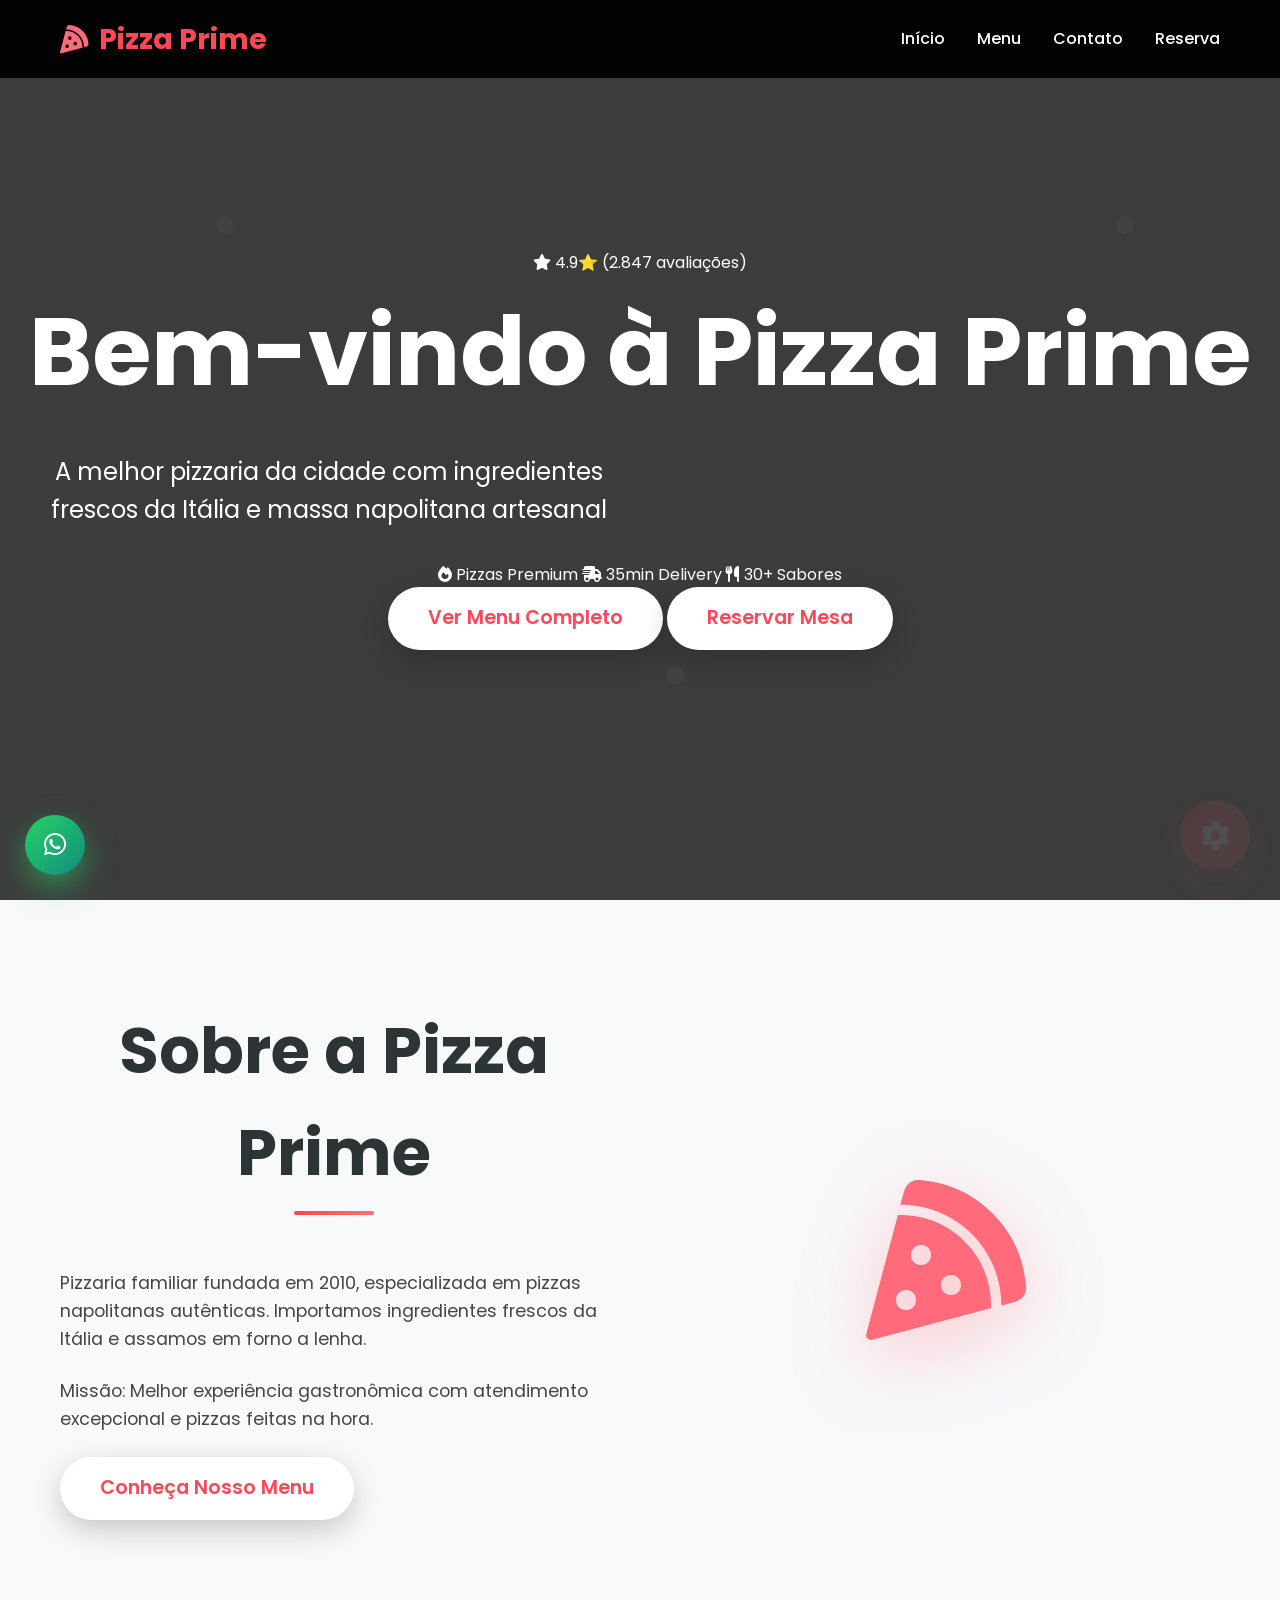
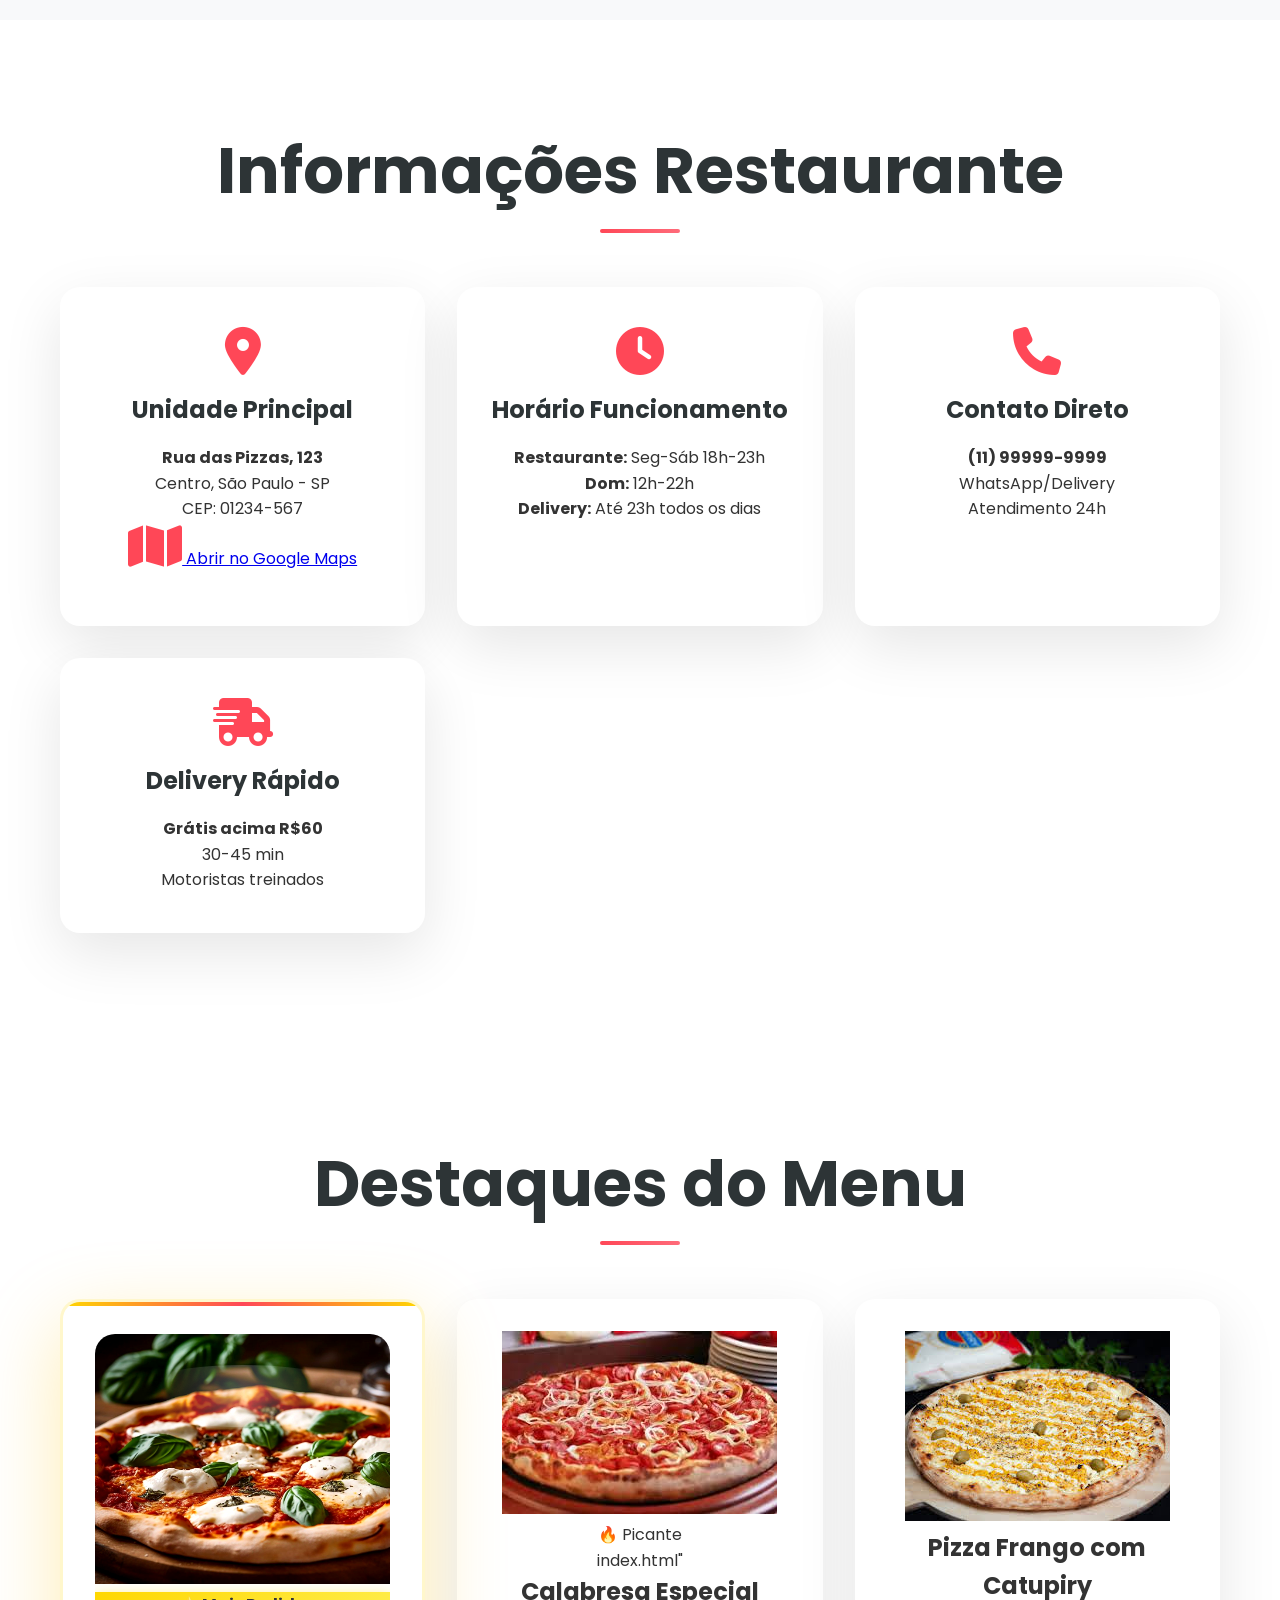
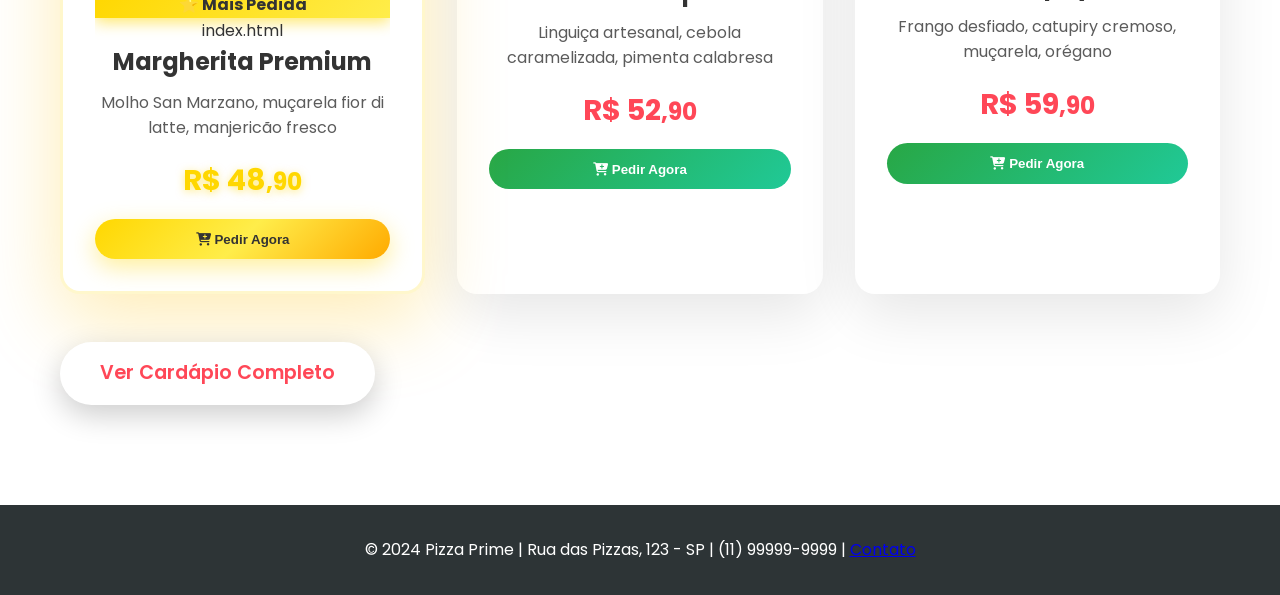
==== commit 8b7ddd9f: "fix: enhance Margherita pizza design in index.html - Added margherita class for specific styling - P" ====
--- a/index.html
+++ b/index.html
@@ -123,10 +123,11 @@
             <div class="container">
                 <h2>Destaques do <span>Menu</span></h2>
                 <div class="menu-grid">
-                    <div class="menu-card featured">
+                    <div class="menu-card featured margherita">
                         <div class="menu-image">
-                            <img loading="lazy" src="imagem/Sabores e Bebida/Margherita.jpg" alt="Pizza Margherita">
+                            <img loading="lazy" src="imagem/Sabores e Bebida/Margherita.jpg" alt="Pizza Margherita Premium" style="object-fit: cover; height: 250px; width: 100%;">
                             <div class="badge popular">⭐ Mais Pedida</div>
+
 </xai:function_call name="edit_file">
 <parameter name="path">index.html
                         </div>
--- a/css/style.css
+++ b/css/style.css
@@ -289,6 +289,41 @@
     margin-bottom: 1rem;
 }
 
+/* Margherita Premium Enhancements */
+.menu-card.margherita {
+    box-shadow: 0 25px 80px rgba(255, 193, 7, 0.3);
+    border: 3px solid rgba(255, 215, 0, 0.2);
+    position: relative;
+    overflow: hidden;
+}
+
+.menu-card.margherita::before {
+    content: '';
+    position: absolute;
+    top: 0;
+    left: 0;
+    right: 0;
+    height: 4px;
+    background: linear-gradient(90deg, gold, #ff4757, gold);
+    z-index: 2;
+}
+
+.menu-card.margherita .menu-image {
+    position: relative;
+    overflow: hidden;
+    border-radius: 20px 20px 0 0;
+}
+
+.menu-card.margherita .menu-image img {
+    transition: all 0.4s ease;
+    filter: brightness(1.05) contrast(1.1);
+}
+
+.menu-card.margherita:hover .menu-image img {
+    transform: scale(1.1);
+    filter: brightness(1.15) contrast(1.2);
+}
+
 .menu-item h3,
 .menu-card h3 {
     font-size: 1.5rem;
@@ -326,6 +361,48 @@
     box-shadow: 0 10px 25px rgba(40,167,69,0.4);
 }
 
+/* Premium button for Margherita */
+.menu-card.margherita .add-cart-btn {
+    background: linear-gradient(135deg, #ffd700, #ffed4a, #ffaa00);
+    color: #333;
+    font-weight: 700;
+    box-shadow: 0 8px 25px rgba(255, 215, 0, 0.4);
+}
+
+.menu-card.margherita .add-cart-btn:hover {
+    box-shadow: 0 12px 35px rgba(255, 215, 0, 0.6);
+    transform: translateY(-3px) scale(1.02);
+}
+
+/* Glowing popular badge */
+.menu-card.margherita .badge.popular {
+    background: linear-gradient(135deg, gold, #ffed4a);
+    color: #333;
+    font-weight: 700;
+    box-shadow: 0 4px 15px rgba(255, 215, 0, 0.6);
+    animation: badgePulse 2s ease-in-out infinite;
+}
+
+.menu-card.margherita .price.large {
+    color: #ffd700 !important;
+    text-shadow: 0 2px 8px rgba(255, 215, 0, 0.5);
+}
+
+/* Steam effect overlay */
+.menu-card.margherita .menu-image::after {
+    content: '';
+    position: absolute;
+    top: 10%;
+    left: 10%;
+    right: 10%;
+    height: 20%;
+    background: radial-gradient(circle, rgba(255,255,255,0.3) 0%, transparent 70%);
+    border-radius: 50%;
+    animation: steamRise 3s ease-in-out infinite;
+    pointer-events: none;
+    z-index: 1;
+}
+
 .cart-toast {
     position: fixed;
     top: 20px;
@@ -342,6 +419,27 @@
 @keyframes slideInRight {
     from { transform: translateX(100%); opacity: 0; }
     to { transform: translateX(0); opacity: 1; }
+}
+
+@keyframes badgePulse {
+    0%, 100% { transform: scale(1); box-shadow: 0 4px 15px rgba(255, 215, 0, 0.6); }
+    50% { transform: scale(1.05); box-shadow: 0 6px 20px rgba(255, 215, 0, 0.8); }
+}
+
+@keyframes steamRise {
+    0%, 100% { transform: translateY(0) scale(1) opacity: 0.7; }
+    50% { transform: translateY(-10px) scale(1.2) opacity: 0.4; }
+}
+
+/* Mobile fixes for better design */
+@media (max-width: 768px) {
+    .menu-card.margherita .menu-image img {
+        height: 200px;
+    }
+    
+    .menu-card.margherita {
+        margin-bottom: 2rem;
+    }
 }
 
 :root {
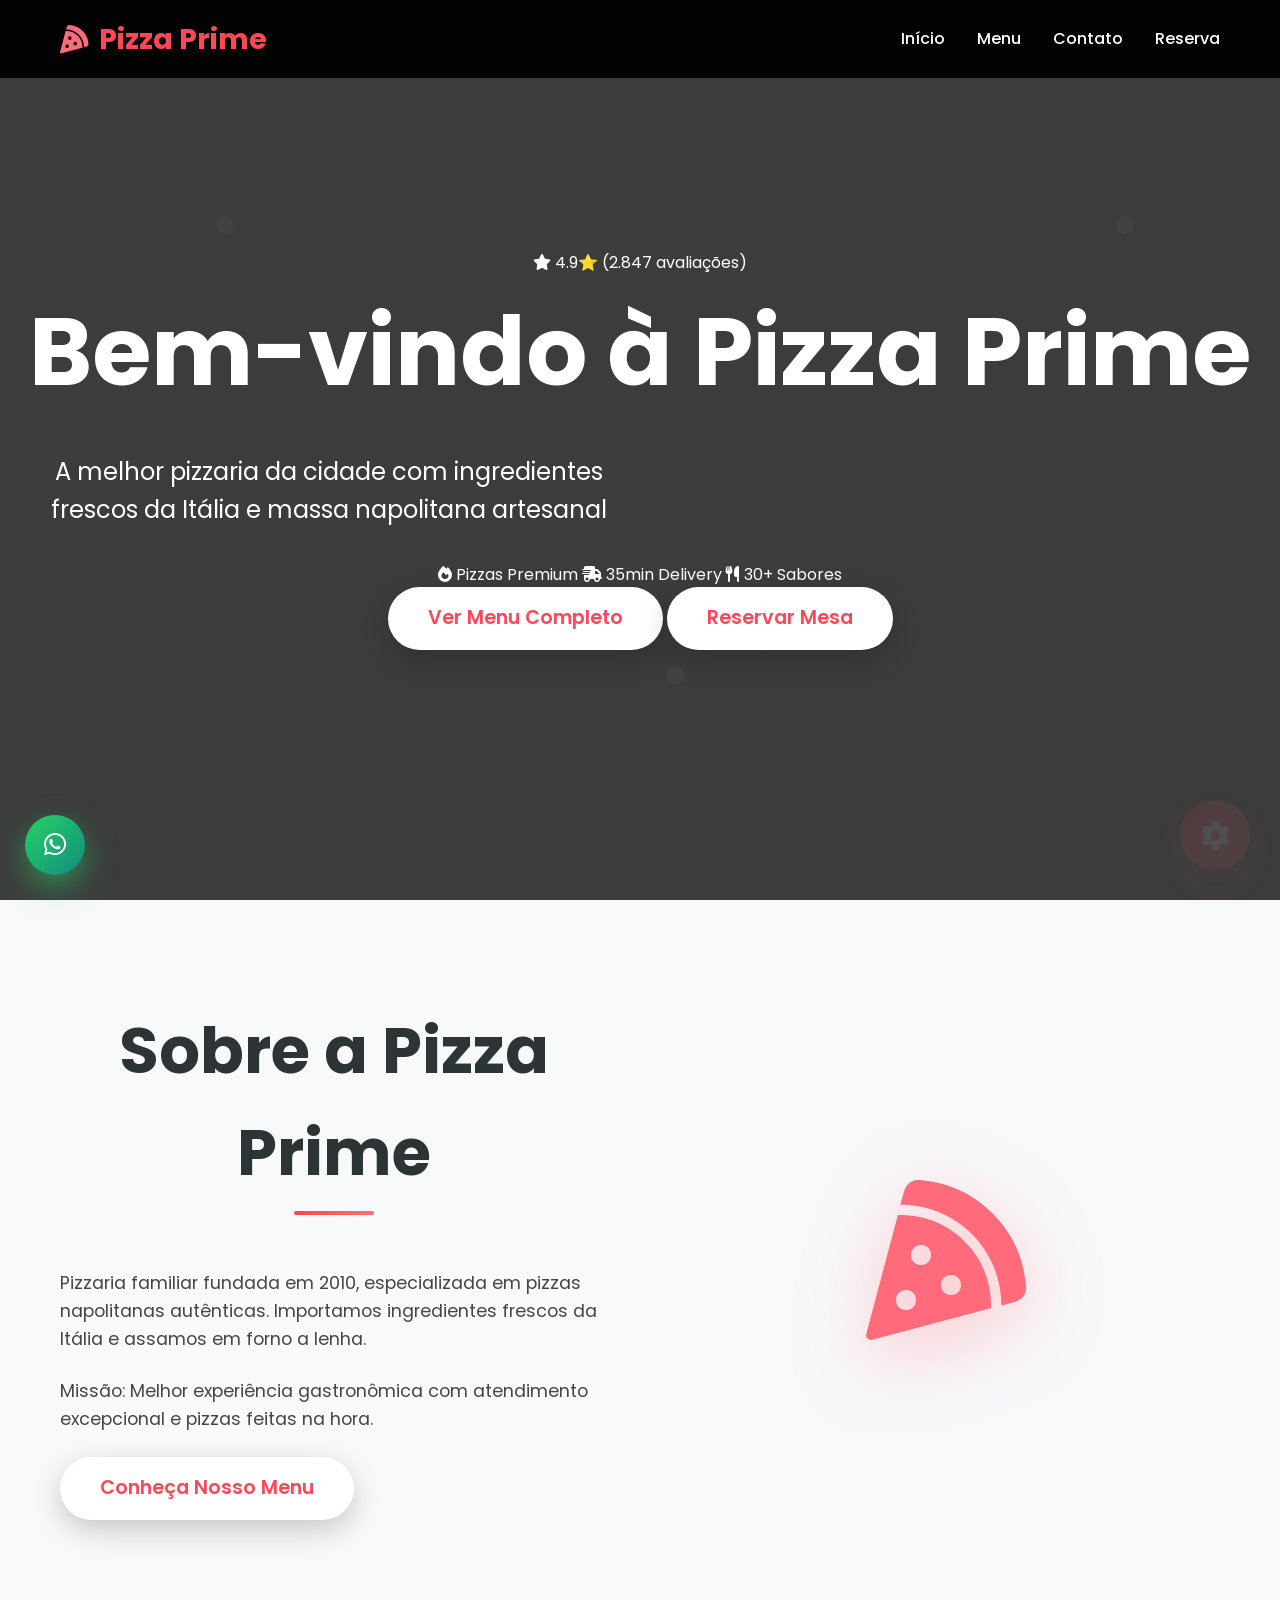
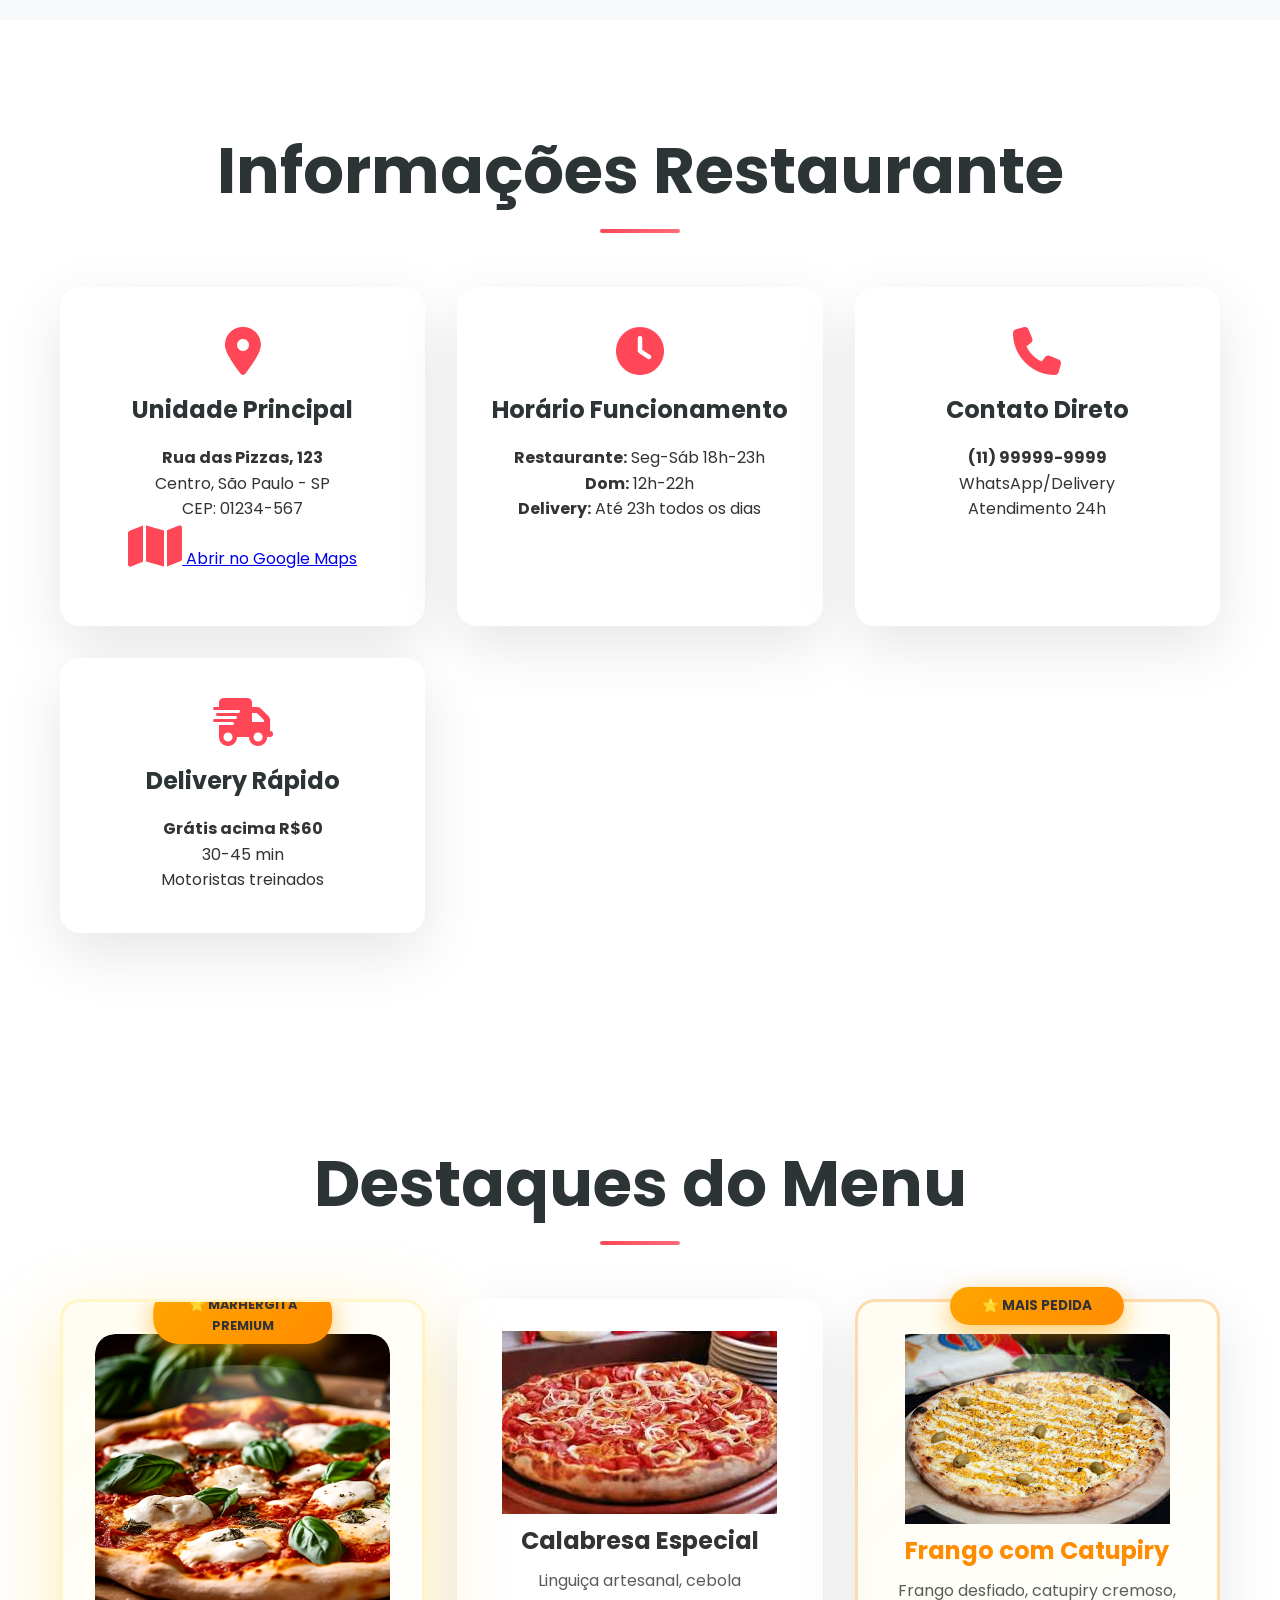
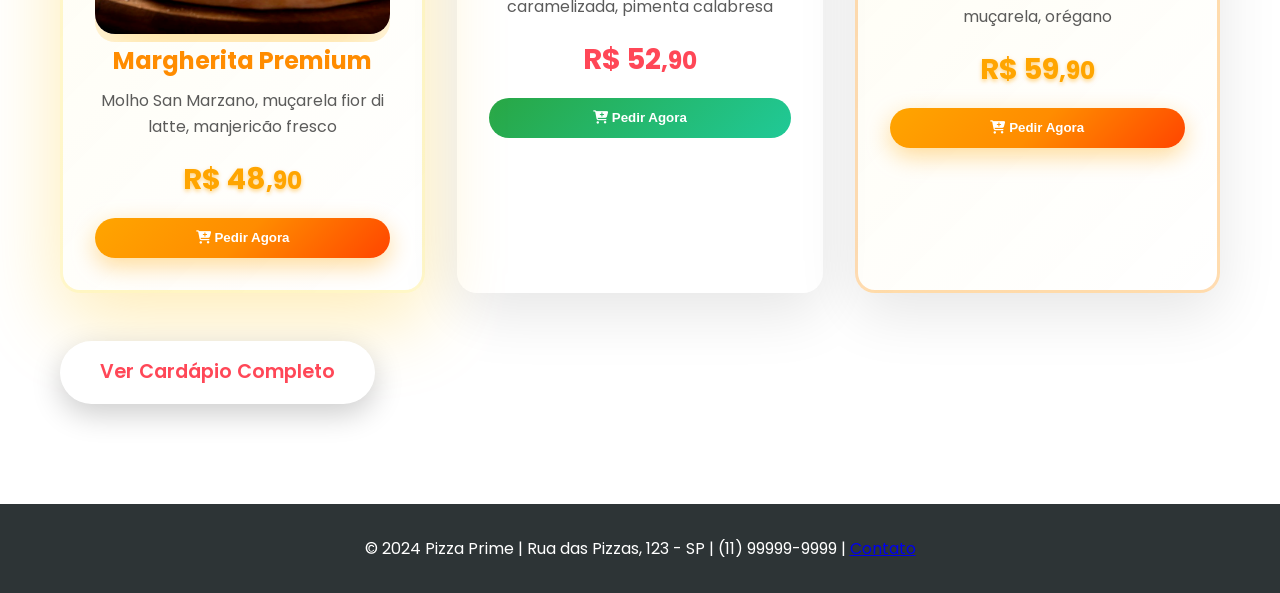
==== commit 36466570: "Fix CSS syntax errors, add Margherita Premium styling matching Calabresa Especial with badge/glow/st" ====
--- a/index.html
+++ b/index.html
@@ -123,17 +123,33 @@
             <div class="container">
                 <h2>Destaques do <span>Menu</span></h2>
                 <div class="menu-grid">
-                    <div class="menu-card featured margherita">
+    <div class="menu-card featured margherita-premium">
                         <div class="menu-image">
-                            <img loading="lazy" src="imagem/Sabores e Bebida/Margherita.jpg" alt="Pizza Margherita Premium" style="object-fit: cover; height: 250px; width: 100%;">
-                            <div class="badge popular">⭐ Mais Pedida</div>
-
-</xai:function_call name="edit_file">
-<parameter name="path">index.html
+    <img class="pizza-img-premium" loading="lazy" src="imagem/Sabores e Bebida/Margherita.jpg" alt="Margherita Premium">
+
+
+
+
+
+
+
+
+
+
+
+
+
+
+</xai:function_call > 
+
+
+
+<xai:function_call name="edit_file">
                         </div>
                         <div class="menu-info">
                             <h3>Margherita Premium</h3>
                             <p>Molho San Marzano, muçarela fior di latte, manjericão fresco</p>
+
                             <div class="price large">R$ 48<small>,90</small></div>
                             <button class="add-cart-btn" data-name="Margherita Premium" data-price="48.90">
                                 <i class="fas fa-cart-plus"></i> Pedir Agora
@@ -145,13 +161,10 @@
 
                             <img loading="lazy" src="imagem/Sabores e Bebida/Calabresa.jpg" alt="Pizza Calabresa">
 
-                            <div class="badge hot">🔥 Picante</div>
-</xai:function_call name="edit_file">
-<parameter name="path">index.html"
-
                         </div>
                         <div class="menu-info">
                             <h3>Calabresa Especial</h3>
+
                             <p>Linguiça artesanal, cebola caramelizada, pimenta calabresa</p>
                             <div class="price large">R$ 52<small>,90</small></div>
                             <button class="add-cart-btn" data-name="Calabresa Especial" data-price="52.90">
@@ -159,15 +172,13 @@
                             </button>
                         </div>
                     </div>
-                    <div class="menu-card featured">
+    <div class="menu-card featured">
                         <div class="menu-image">
 
                             <img loading="lazy" src="imagem/Sabores e Bebida/Frango com Catupiry.jpg" alt="Pizza Frango com Catupiry">
-
                         </div>
                         <div class="menu-info">
-
-                            <h3>Pizza Frango com Catupiry</h3>
+                            <h3>Frango com Catupiry</h3>
 
                             <p>Frango desfiado, catupiry cremoso, muçarela, orégano</p>
 
@@ -180,6 +191,7 @@
                         </div>
                     </div>
                 </div>
+
                 <div class="cta-center">
                     <a href="menu.html" class="cta-button huge">Ver Cardápio Completo</a>
                 </div>
--- a/css/style.css
+++ b/css/style.css
@@ -1,4 +1,161 @@
 /* CSS UNIFICADO ORIGINAL - Restaurado conforme solicitado */
+
+/* Premium Pizza Image Styling */
+.menu-card.featured:nth-child(3) .menu-image {
+    position: relative;
+    overflow: hidden;
+    border-radius: 20px;
+}
+
+.menu-card.featured:nth-child(3) .pizza-img-premium {
+    width: 100%;
+    height: 300px;
+    object-fit: cover;
+    border-radius: 20px;
+    box-shadow: 0 20px 60px rgba(255, 165, 0, 0.4);
+    transition: all 0.4s ease;
+    filter: brightness(1.05) contrast(1.1);
+    backdrop-filter: blur(1px);
+}
+
+.menu-card.featured:nth-child(3):hover .pizza-img-premium {
+    backdrop-filter: blur(2px) brightness(1.15);
+}
+
+.menu-card.featured:nth-child(3):hover .pizza-img-premium {
+    transform: scale(1.08);
+    filter: brightness(1.15) contrast(1.2);
+    box-shadow: 0 30px 80px rgba(255, 165, 0, 0.6);
+}
+
+.menu-card.featured:nth-child(3) {
+    border: 3px solid rgba(255, 140, 0, 0.3);
+    position: relative;
+    background: linear-gradient(135deg, rgba(255,215,0,0.05), transparent);
+}
+
+.menu-card.featured:nth-child(3)::before {
+    content: '⭐ MAIS PEDIDA';
+    position: absolute;
+    top: -15px;
+    left: 50%;
+    transform: translateX(-50%);
+    background: linear-gradient(135deg, #ffa500, #ff8c00);
+    color: #333;
+    padding: 0.5rem 2rem;
+    border-radius: 25px;
+    font-weight: 700;
+    font-size: 0.85rem;
+    box-shadow: 0 8px 25px rgba(255, 165, 0, 0.6);
+    z-index: 2;
+    animation: badgePulse 2s ease-in-out infinite;
+}
+
+@keyframes badgePulse {
+    0%, 100% { transform: translateX(-50%) scale(1); }
+    50% { transform: translateX(-50%) scale(1.05); }
+}
+
+.menu-card.featured:nth-child(3) h3 {
+    color: #ff8c00 !important;
+    font-weight: 700;
+}
+
+.menu-card.featured:nth-child(3) .price {
+    color: #ffa500 !important;
+    text-shadow: 0 2px 4px rgba(255, 165, 0, 0.5);
+}
+
+.menu-card.featured:nth-child(3) .add-cart-btn {
+    background: linear-gradient(135deg, #ffa500, #ff8c00, #ff4500);
+    box-shadow: 0 8px 25px rgba(255, 165, 0, 0.4);
+}
+
+.menu-card.featured:nth-child(3) .add-cart-btn:hover {
+    box-shadow: 0 12px 35px rgba(255, 165, 0, 0.6);
+}
+
+/* Margherita Premium Styling - Igual ao Calabresa Especial */
+.menu-card.margherita-premium .menu-image {
+    position: relative;
+    overflow: hidden;
+    border-radius: 20px;
+}
+
+.menu-card.margherita-premium .pizza-img-premium {
+    width: 100%;
+    height: 300px;
+    object-fit: cover;
+    border-radius: 20px;
+    box-shadow: 0 20px 60px rgba(255, 165, 0, 0.4);
+    transition: all 0.4s ease;
+    filter: brightness(1.05) contrast(1.1);
+    backdrop-filter: blur(1px);
+}
+
+.menu-card.margherita-premium:hover .pizza-img-premium {
+    transform: scale(1.08);
+    filter: brightness(1.15) contrast(1.2);
+    box-shadow: 0 30px 80px rgba(255, 165, 0, 0.6);
+    backdrop-filter: blur(2px) brightness(1.15);
+}
+
+.menu-card.margherita-premium {
+    border: 3px solid rgba(255, 140, 0, 0.3);
+    position: relative;
+    background: linear-gradient(135deg, rgba(255,215,0,0.05), transparent);
+}
+
+.menu-card.margherita-premium::before {
+    content: '⭐ MARHERGITA PREMIUM';
+    position: absolute;
+    top: -15px;
+    left: 50%;
+    transform: translateX(-50%);
+    background: linear-gradient(135deg, #ffa500, #ff8c00);
+    color: #333;
+    padding: 0.5rem 1rem;
+    border-radius: 25px;
+    font-weight: 700;
+    font-size: 0.8rem;
+    box-shadow: 0 8px 25px rgba(255, 165, 0, 0.6);
+    z-index: 2;
+    animation: badgePulse 2s ease-in-out infinite;
+}
+
+.menu-card.margherita-premium .price {
+    color: #ffa500 !important;
+    text-shadow: 0 2px 4px rgba(255, 165, 0, 0.5);
+}
+
+.menu-card.margherita-premium h3 {
+    color: #ff8c00 !important;
+    font-weight: 700;
+}
+
+.menu-card.margherita-premium .add-cart-btn {
+    background: linear-gradient(135deg, #ffa500, #ff8c00, #ff4500);
+    box-shadow: 0 8px 25px rgba(255, 165, 0, 0.4);
+}
+
+.menu-card.margherita-premium .add-cart-btn:hover {
+    box-shadow: 0 12px 35px rgba(255, 165, 0, 0.6);
+}
+
+/* Steam effect for Margherita */
+.menu-card.margherita-premium .menu-image::after {
+    content: '';
+    position: absolute;
+    top: 10%;
+    left: 10%;
+    right: 10%;
+    height: 25%;
+    background: radial-gradient(circle, rgba(255,255,255,0.4) 0%, rgba(255,255,255,0.1) 50%, transparent 70%);
+    border-radius: 50%;
+animation: steamRise 2.5s ease-in-out infinite;
+pointer-events: none;
+    z-index: 1;
+}
 
 /* Reset e Base */
 * {
@@ -290,8 +447,9 @@
 }
 
 /* Margherita Premium Enhancements */
-.menu-card.margherita {
+.menu-card.margherita-premium {
     box-shadow: 0 25px 80px rgba(255, 193, 7, 0.3);
+
     border: 3px solid rgba(255, 215, 0, 0.2);
     position: relative;
     overflow: hidden;
@@ -389,6 +547,20 @@
 }
 
 /* Steam effect overlay */
+.menu-card.featured:nth-child(3) .menu-image::after {
+    content: '';
+    position: absolute;
+    top: 10%;
+    left: 10%;
+    right: 10%;
+    height: 25%;
+    background: radial-gradient(circle, rgba(255,255,255,0.4) 0%, rgba(255,255,255,0.1) 50%, transparent 70%);
+    border-radius: 50%;
+    animation: steamRise 2.5s ease-in-out infinite;
+    pointer-events: none;
+    z-index: 1;
+}
+
 .menu-card.margherita .menu-image::after {
     content: '';
     position: absolute;
@@ -433,6 +605,18 @@
 
 /* Mobile fixes for better design */
 @media (max-width: 768px) {
+    .menu-card.featured:nth-child(3) .pizza-img-premium {
+        height: 220px;
+    }
+    
+    .menu-card.featured:nth-child(3) {
+        margin-bottom: 2rem;
+    }
+
+    .pizza-card .pizza-img-premium {
+        height: 200px;
+    }
+
     .menu-card.margherita .menu-image img {
         height: 200px;
     }
